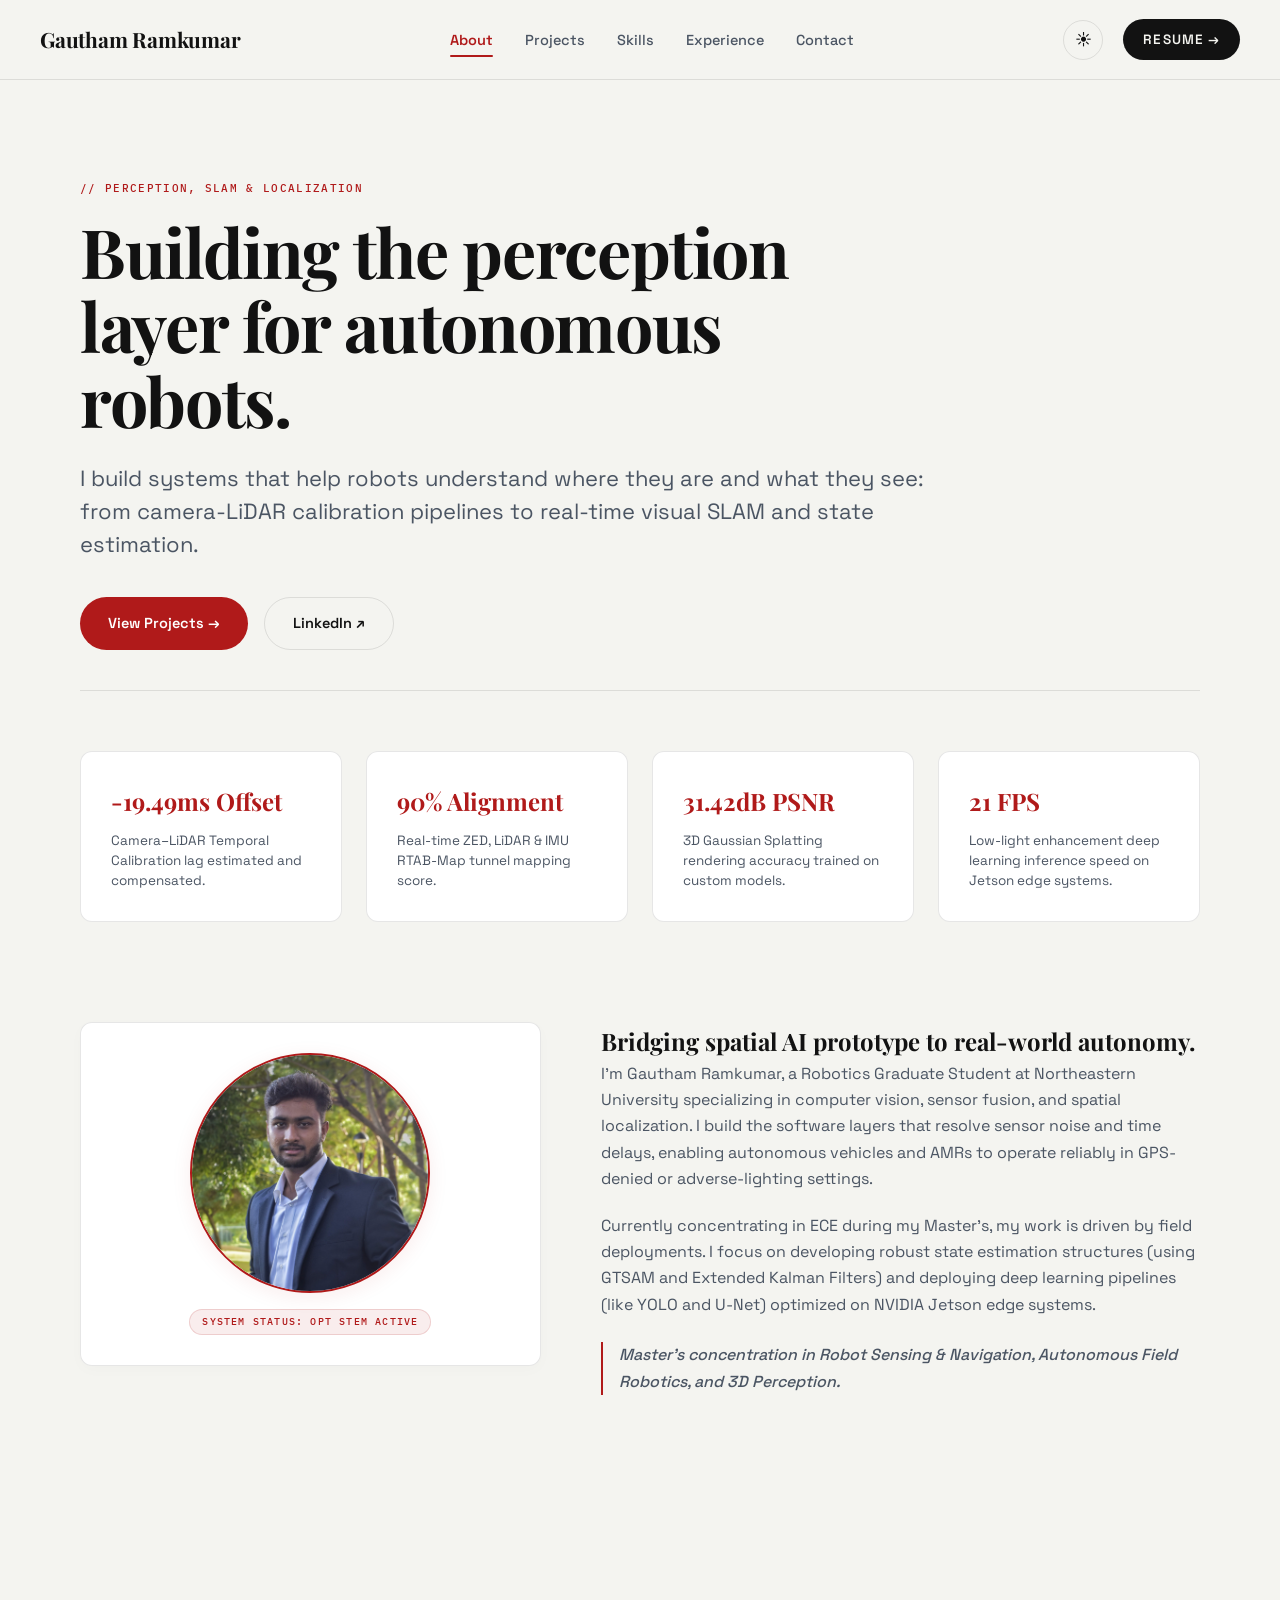
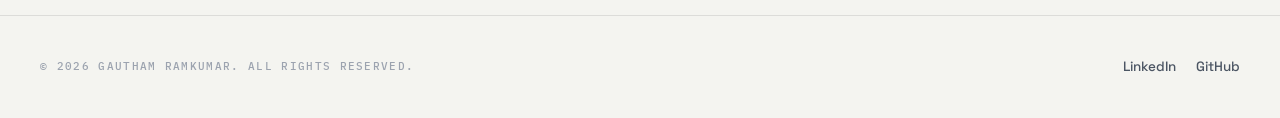
==== index.html @ a1bfaf43 "Update" ====
<!DOCTYPE html>
<html lang="en">
<head>
  <meta charset="UTF-8">
  <meta name="viewport" content="width=device-width, initial-scale=1.0">
  <title>Gautham Ramkumar — Perception & SLAM Engineer</title>
  
  <!-- Font Imports: Playfair Display (Serif), Space Grotesk (Geometric Sans), Inter (Clean Body Sans) -->
  <link rel="preconnect" href="https://fonts.googleapis.com">
  <link href="https://fonts.googleapis.com/css2?family=Playfair+Display:ital,wght@0,400..900;1,400..900&family=Space+Grotesk:wght@300;400;500;600;700&family=Inter:wght@300;400;500;600;700&family=IBM+Plex+Mono:wght@400;500&display=swap" rel="stylesheet">
  
  <link rel="stylesheet" href="css/style.css">
  
  <!-- Inline theme check script to prevent layout flashes on load -->
  <script>
    (function() {
      const savedTheme = localStorage.getItem('portfolio-theme') || 'light';
      document.documentElement.setAttribute('data-theme', savedTheme);
    })();
  </script>
</head>
<body>

  <!-- FIXED NAVIGATION HEADER -->
  <header id="main-header">
    <div class="header-inner">
      <a href="#about" class="brand-logo">
        <span class="logo-text">Gautham Ramkumar</span>
      </a>
      
      <!-- NAV LINKS -->
      <nav id="header-nav">
        <ul>
          <li><a href="#about" class="nav-link active">About</a></li>
          <li><a href="#projects" class="nav-link">Projects</a></li>
          <li><a href="#skills" class="nav-link">Skills</a></li>
          <li><a href="#experience" class="nav-link">Experience</a></li>
          <li><a href="#contact" class="nav-link">Contact</a></li>
        </ul>
      </nav>
      
      <!-- CONTROLS: Dark mode toggle & PDF Resume CTA -->
      <div class="header-controls">
        <button id="theme-toggle" aria-label="Toggle light/dark theme">
          <span class="toggle-icon sun-icon">☀️</span>
          <span class="toggle-icon moon-icon">🌙</span>
        </button>
        <a href="Gautham_Ramkumar_Resume.pdf" class="btn-hire" target="_blank" rel="noopener noreferrer">Resume →</a>
        
        <!-- Mobile menu toggle button -->
        <button id="mobile-menu-btn" class="mobile-toggle" aria-label="Toggle Navigation Menu">
          <span class="hamburger"></span>
        </button>
      </div>
    </div>
  </header>

  <!-- MAIN WRAPPER CONTAINER -->
  <main id="main-container">
    
    <!-- ==========================================
         PAGE 1: ABOUT (HOMEPAGE)
         ========================================== -->
    <section id="about" class="page-section active">
      <div class="hero-container">
        <div class="hero-content">
          <div class="hero-kicker mono">// PERCEPTION, SLAM & LOCALIZATION</div>
          <h1 class="hero-title">
            Building the perception layer for autonomous robots.
          </h1>
          <p class="hero-description">
            I build systems that help robots understand where they are and what they see: from camera-LiDAR calibration pipelines to real-time visual SLAM and state estimation.
          </p>
          
          <div class="hero-actions">
            <a href="#projects" class="btn btn-primary">View Projects →</a>
            <a href="https://linkedin.com/in/rgautham20" target="_blank" class="btn btn-secondary">LinkedIn ↗</a>
          </div>
        </div>
      </div>

      <!-- Quick Metrics Telemetry Cards -->
      <div class="metrics-container">
        <div class="metric-card">
          <h3 class="metric-title font-serif">-19.49ms Offset</h3>
          <p class="metric-desc">Camera–LiDAR Temporal Calibration lag estimated and compensated.</p>
        </div>
        <div class="metric-card">
          <h3 class="metric-title font-serif">90% Alignment</h3>
          <p class="metric-desc">Real-time ZED, LiDAR & IMU RTAB-Map tunnel mapping score.</p>
        </div>
        <div class="metric-card">
          <h3 class="metric-title font-serif">31.42dB PSNR</h3>
          <p class="metric-desc">3D Gaussian Splatting rendering accuracy trained on custom models.</p>
        </div>
        <div class="metric-card">
          <h3 class="metric-title font-serif">21 FPS</h3>
          <p class="metric-desc">Low-light enhancement deep learning inference speed on Jetson edge systems.</p>
        </div>
      </div>

      <!-- Core Narrative Column Layout -->
      <div class="narrative-grid">
        <div class="narrative-left">
          <!-- Large Portrait Photo & Status Badge -->
          <div class="profile-portrait-card">
            <img class="profile-portrait-img" src="images/Headshot.jpg" alt="Gautham Ramkumar"/>
            <span class="badge mono">SYSTEM STATUS: OPT STEM ACTIVE</span>
          </div>
        </div>
        <div class="narrative-right">
          <h2 class="section-title font-serif">Bridging spatial AI prototype to real-world autonomy.</h2>
          <p class="bio-text">
            I’m Gautham Ramkumar, a Robotics Graduate Student at Northeastern University specializing in computer vision, sensor fusion, and spatial localization. I build the software layers that resolve sensor noise and time delays, enabling autonomous vehicles and AMRs to operate reliably in GPS-denied or adverse-lighting settings.
          </p>
          <p class="bio-text">
            Currently concentrating in ECE during my Master’s, my work is driven by field deployments. I focus on developing robust state estimation structures (using GTSAM and Extended Kalman Filters) and deploying deep learning pipelines (like YOLO and U-Net) optimized on NVIDIA Jetson edge systems.
          </p>
          <p class="bio-text academic-focus">
            Master's concentration in Robot Sensing & Navigation, Autonomous Field Robotics, and 3D Perception.
          </p>
        </div>
      </div>
    </section>

    <!-- ==========================================
         PAGE 2: PROJECTS (BENTO GRID)
         ========================================== -->
    <section id="projects" class="page-section">
      <div class="page-header">
        <span class="section-kicker mono">// COMPILED_NODES</span>
        <h2 class="page-title font-serif">Selected Projects</h2>
        <p class="page-subtitle">Perception pipelines, state estimation systems, and visual SLAM integrations grouped by core domains.</p>
      </div>

      <!-- Categories Accordion Container -->
      <div class="projects-categories-wrapper" id="projects-categories-container">
        <!-- Rendered dynamically by main.js -->
      </div>
    </section>

    <!-- ==========================================
         PAGE 3: TECHNICAL SKILLS
         ========================================== -->
    <section id="skills" class="page-section">
      <div class="page-header">
        <span class="section-kicker mono">// COMPETENCY_MATRIX</span>
        <h2 class="page-title font-serif">Technical Core</h2>
        <p class="page-subtitle">Software packages, developer tools, and sensor hardware configurations.</p>
      </div>

      <div class="skills-grid" id="skills-grid-container">
        <!-- Rendered dynamically by main.js -->
      </div>
    </section>

    <!-- ==========================================
         PAGE 4: TIMELINE (EXPERIENCE)
         ========================================== -->
    <section id="experience" class="page-section">
      <div class="page-header">
        <span class="section-kicker mono">// TIMELINE_LOG</span>
        <h2 class="page-title font-serif">Experience & Education</h2>
        <p class="page-subtitle">Academic focus and internship history in autonomous engineering.</p>
      </div>

      <div class="experience-timeline" id="experience-timeline-container">
        <!-- Rendered dynamically by main.js -->
      </div>
    </section>

    <!-- ==========================================
         PAGE 5: CONTACT
         ========================================== -->
    <section id="contact" class="page-section">
      <div class="page-header">
        <span class="section-kicker mono">// ESTABLISH_LINK</span>
        <h2 class="page-title font-serif">Get in Touch</h2>
        <p class="page-subtitle">Feel free to reach out for new-grad roles, collaborations, or discussions.</p>
      </div>

      <div class="contact-layout">
        <!-- Info column -->
        <div class="contact-info-col">
          <h3 class="font-serif">Let's build something worth navigating.</h3>
          <p>I am looking for new-grad roles in robotics: perception, localization, calibration, and state estimation. Available for roles in the US (F-1 STEM OPT eligible, no immediate sponsorship required).</p>
          
          <div class="contact-links-list">
            <a href="mailto:ramkumar.g@northeastern.edu" class="contact-link-node">
              <span class="icon">@</span>
              <span class="text mono">ramkumar.g@northeastern.edu</span>
            </a>
            <a href="https://linkedin.com/in/rgautham20" target="_blank" class="contact-link-node">
              <span class="icon">in</span>
              <span class="text mono">linkedin.com/in/rgautham20</span>
            </a>
            <a href="https://github.com/gautham-ramkumar" target="_blank" class="contact-link-node">
              <span class="icon">gh</span>
              <span class="text mono">github.com/gautham-ramkumar</span>
            </a>
          </div>
        </div>

        <!-- Form column -->
        <div class="contact-form-col">
          <div class="form-kicker mono">// DATA_ENVELOPE</div>
          
          <div class="form-group">
            <label for="contact-name" class="mono">SENDER_IDENTITY</label>
            <input type="text" id="contact-name" placeholder="Your Name" autocomplete="off">
          </div>
          <div class="form-group">
            <label for="contact-email" class="mono">RETURN_ADDRESS</label>
            <input type="email" id="contact-email" placeholder="name@domain.com" autocomplete="off">
          </div>
          <div class="form-group">
            <label for="contact-message" class="mono">MESSAGE_PAYLOAD</label>
            <textarea id="contact-message" placeholder="Type message contents here..." rows="5"></textarea>
          </div>
          
          <button id="contact-submit" class="btn btn-primary">Transmit Signal</button>
          <div id="contact-status" class="mono"></div>
        </div>
      </div>
    </section>

    <!-- FOOTER -->
    <footer id="main-footer">
      <div class="footer-inner">
        <p class="mono">&copy; 2026 Gautham Ramkumar. All rights reserved.</p>
        <div class="footer-socials">
          <a href="https://linkedin.com/in/rgautham20" target="_blank">LinkedIn</a>
          <a href="https://github.com/gautham-ramkumar" target="_blank">GitHub</a>
        </div>
      </div>
    </footer>
  </main>

  <!-- DETAIL DRAWER MODAL -->
  <div id="detail-modal" class="modal">
    <div class="modal-backdrop"></div>
    <div class="modal-content-wrapper">
      <button class="modal-close" id="modal-close-btn" aria-label="Close modal">&times;</button>
      <div class="modal-body" id="modal-body-content">
        <!-- Injected dynamically on project click -->
      </div>
    </div>
  </div>

  <script type="module" src="js/main.js"></script>
</body>
</html>
---- css/style.css ----
/* ============================================================
   DESIGN SYSTEM VARIABLES (LIGHT/DARK THEMES)
   ============================================================ */
:root {
  /* Default: Light Theme (Soft cream paper, crimson accents) */
  --bg-primary: #f4f4f0;
  --bg-secondary: #ffffff;
  --text-primary: #121212;
  --text-secondary: #4b5563;
  --text-muted: #9ca3af;
  --accent: #b01a1a;
  --accent-hover: #c90000;
  --accent-glow: rgba(176, 26, 26, 0.08);
  --border-color: rgba(18, 18, 18, 0.1);
  --border-hover: rgba(18, 18, 18, 0.25);
  
  --font-serif: 'Playfair Display', Georgia, serif;
  --font-sans: 'Space Grotesk', 'Inter', -apple-system, sans-serif;
  --font-mono: 'IBM Plex Mono', 'Space Mono', monospace;
  
  --header-height: 80px;
  --transition-speed: 0.3s;
}

[data-theme="dark"] {
  /* Dark Theme (Charcoal, coral red accents) */
  --bg-primary: #0b0b0b;
  --bg-secondary: #161618;
  --text-primary: #f4f4f0;
  --text-secondary: #a1a1aa;
  --text-muted: #52525b;
  --accent: #ff6b6b;
  --accent-hover: #ff8787;
  --accent-glow: rgba(255, 107, 107, 0.08);
  --border-color: rgba(244, 244, 240, 0.1);
  --border-hover: rgba(244, 244, 240, 0.25);
}

/* ============================================================
   GLOBAL RESET & BASE STYLES
   ============================================================ */
* {
  box-sizing: border-box;
  margin: 0;
  padding: 0;
}

html {
  scroll-behavior: smooth;
  background-color: var(--bg-primary);
  transition: background-color var(--transition-speed);
}

body {
  background-color: var(--bg-primary);
  color: var(--text-primary);
  font-family: var(--font-sans);
  font-size: 16px;
  line-height: 1.6;
  -webkit-font-smoothing: antialiased;
  transition: background-color var(--transition-speed), color var(--transition-speed);
}

a {
  color: inherit;
  text-decoration: none;
  transition: color var(--transition-speed);
}

button {
  background: none;
  border: none;
  cursor: pointer;
  font-family: inherit;
  color: inherit;
}

/* Scrollbar styling */
::-webkit-scrollbar {
  width: 6px;
  height: 6px;
}
::-webkit-scrollbar-track {
  background: var(--bg-primary);
}
::-webkit-scrollbar-thumb {
  background: var(--border-color);
  border-radius: 3px;
}
::-webkit-scrollbar-thumb:hover {
  background: var(--accent);
}

.mono {
  font-family: var(--font-mono);
  font-size: 11px;
  text-transform: uppercase;
  letter-spacing: 0.12em;
  font-weight: 500;
  color: var(--accent);
}

.font-serif {
  font-family: var(--font-serif);
}

/* ============================================================
   FIXED NAVIGATION HEADER
   ============================================================ */
#main-header {
  position: fixed;
  top: 0;
  left: 0;
  width: 100%;
  height: var(--header-height);
  background-color: rgba(244, 244, 240, 0.85); /* fallback */
  backdrop-filter: blur(16px);
  -webkit-backdrop-filter: blur(16px);
  border-bottom: 1px solid var(--border-color);
  z-index: 100;
  transition: background-color var(--transition-speed), border-color var(--transition-speed);
}

[data-theme="dark"] #main-header {
  background-color: rgba(11, 11, 11, 0.85);
}

.header-inner {
  max-width: 1280px;
  height: 100%;
  margin: 0 auto;
  padding: 0 40px;
  display: flex;
  align-items: center;
  justify-content: space-between;
}

.brand-logo {
  font-family: var(--font-serif);
  font-size: 21px;
  font-weight: 700;
  letter-spacing: -0.01em;
  color: var(--text-primary);
}
.brand-logo:hover {
  color: var(--accent);
}

/* Navigation tabs links */
#header-nav ul {
  list-style: none;
  display: flex;
  gap: 32px;
}
#header-nav .nav-link {
  font-size: 14.5px;
  font-weight: 500;
  color: var(--text-secondary);
  position: relative;
  padding: 8px 0;
}
#header-nav .nav-link:hover {
  color: var(--text-primary);
}
#header-nav .nav-link.active {
  color: var(--accent);
  font-weight: 600;
}
#header-nav .nav-link.active::after {
  content: '';
  position: absolute;
  bottom: 0;
  left: 0;
  width: 100%;
  height: 2px;
  background-color: var(--accent);
  border-radius: 2px;
}

/* Controls (Toggle & CTA) */
.header-controls {
  display: flex;
  align-items: center;
  gap: 20px;
}

/* Theme Toggle Button styling */
#theme-toggle {
  width: 40px;
  height: 40px;
  border-radius: 50%;
  border: 1px solid var(--border-color);
  display: flex;
  align-items: center;
  justify-content: center;
  position: relative;
  overflow: hidden;
  transition: background-color var(--transition-speed), border-color var(--transition-speed);
}
#theme-toggle:hover {
  background-color: rgba(18, 18, 18, 0.05);
  border-color: var(--text-primary);
}
[data-theme="dark"] #theme-toggle:hover {
  background-color: rgba(244, 244, 240, 0.05);
}

.toggle-icon {
  font-size: 16px;
  position: absolute;
  transition: transform 0.4s cubic-bezier(0.175, 0.885, 0.32, 1.275);
}
[data-theme="light"] .sun-icon { transform: translateY(0); }
[data-theme="light"] .moon-icon { transform: translateY(40px); }
[data-theme="dark"] .sun-icon { transform: translateY(-40px); }
[data-theme="dark"] .moon-icon { transform: translateY(0); }

.btn-hire {
  font-family: var(--font-sans);
  font-size: 13.5px;
  font-weight: 600;
  text-transform: uppercase;
  letter-spacing: 0.08em;
  background-color: var(--text-primary);
  color: var(--bg-primary);
  padding: 10px 20px;
  border-radius: 30px;
  transition: all var(--transition-speed);
}
.btn-hire:hover {
  background-color: var(--accent);
  color: #ffffff;
  transform: translateY(-1px);
}

/* ============================================================
   PAGE SECTIONS & PAGE CONTAINER SPA TRANSITIONS
   ============================================================ */
#main-container {
  width: 100%;
  min-height: 100vh;
  position: relative;
}

.page-section {
  display: none; /* Controlled via active class */
  padding: calc(var(--header-height) + 60px) 40px 80px;
  max-width: 1200px;
  margin: 0 auto;
  opacity: 0;
}

.page-section.active {
  display: block;
  animation: fade-in-slide 0.5s cubic-bezier(0.16, 1, 0.3, 1) forwards;
}

@keyframes fade-in-slide {
  from {
    opacity: 0;
    transform: translateY(15px);
  }
  to {
    opacity: 1;
    transform: translateY(0);
  }
}

/* Page Section headers */
.page-header {
  margin-bottom: 48px;
  text-align: center;
}
.section-kicker {
  display: block;
  font-size: 11px;
  margin-bottom: 12px;
}
.page-title {
  font-size: clamp(32px, 4vw, 44px);
  font-weight: 700;
  line-height: 1.15;
  color: var(--text-primary);
  margin-bottom: 12px;
  letter-spacing: -0.015em;
}
.page-subtitle {
  font-size: 16px;
  color: var(--text-secondary);
  max-width: 600px;
  margin: 0 auto;
}

/* ============================================================
   PAGE 1: ABOUT (HERO + BIO LAYOUT)
   ============================================================ */
.hero-container {
  min-height: 50vh;
  display: flex;
  align-items: center;
  padding: 40px 0;
  border-bottom: 1px solid var(--border-color);
  margin-bottom: 60px;
}
.hero-content {
  max-width: 860px;
}
.hero-kicker {
  margin-bottom: 16px;
}
.hero-title {
  font-family: var(--font-serif);
  font-size: clamp(40px, 6vw, 68px);
  font-weight: 700;
  line-height: 1.1;
  letter-spacing: -0.02em;
  color: var(--text-primary);
  margin-bottom: 24px;
}
.hero-description {
  font-size: clamp(18px, 2.5vw, 22px);
  color: var(--text-secondary);
  line-height: 1.5;
  margin-bottom: 36px;
  font-weight: 400;
}

.hero-actions {
  display: flex;
  gap: 16px;
}

.btn {
  display: inline-flex;
  align-items: center;
  justify-content: center;
  padding: 14px 28px;
  border-radius: 30px;
  font-size: 14.5px;
  font-weight: 600;
  transition: all var(--transition-speed);
}
.btn-primary {
  background-color: var(--accent);
  color: #ffffff;
}
.btn-primary:hover {
  background-color: var(--accent-hover);
  transform: translateY(-2px);
  box-shadow: 0 6px 20px var(--accent-glow);
}
.btn-secondary {
  background-color: transparent;
  border: 1px solid var(--border-color);
  color: var(--text-primary);
}
.btn-secondary:hover {
  border-color: var(--text-primary);
  background-color: rgba(18, 18, 18, 0.02);
  transform: translateY(-2px);
}
[data-theme="dark"] .btn-secondary:hover {
  background-color: rgba(244, 244, 240, 0.02);
}

/* Quick Metrics telemetries block */
.metrics-container {
  display: grid;
  grid-template-columns: repeat(auto-fit, minmax(220px, 1fr));
  gap: 24px;
  margin-bottom: 60px;
}
.metric-card {
  background-color: var(--bg-secondary);
  border: 1px solid var(--border-color);
  border-radius: 12px;
  padding: 30px;
  transition: transform var(--transition-speed), border-color var(--transition-speed);
}
.metric-card:hover {
  transform: translateY(-3px);
  border-color: var(--accent);
}
.metric-title {
  font-size: clamp(20px, 2.5vw, 24px);
  font-weight: 700;
  color: var(--accent);
  margin-bottom: 10px;
}
.metric-desc {
  font-size: 13.5px;
  color: var(--text-secondary);
  line-height: 1.5;
}

/* Narrative Grid section */
.narrative-grid {
  display: grid;
  grid-template-columns: 1fr 1.3fr;
  gap: 60px;
  padding: 40px 0;
}
.narrative-left .section-title {
  font-size: clamp(24px, 3.5vw, 36px);
  font-weight: 600;
  line-height: 1.2;
  color: var(--text-primary);
}
.narrative-right .bio-text {
  font-size: 16px;
  color: var(--text-secondary);
  margin-bottom: 20px;
  line-height: 1.65;
}

.profile-portrait-card {
  display: flex;
  flex-direction: column;
  align-items: center;
  gap: 16px;
  background-color: var(--bg-secondary);
  border: 1px solid var(--border-color);
  border-radius: 12px;
  padding: 30px;
  box-shadow: 0 4px 15px rgba(0, 0, 0, 0.02);
  transition: border-color var(--transition-speed);
}
.profile-portrait-card:hover {
  border-color: var(--accent);
}
.profile-portrait-img {
  width: 100%;
  max-width: 240px;
  height: 240px;
  border-radius: 50%;
  object-fit: cover;
  border: 2px solid var(--accent);
  box-shadow: 0 4px 20px var(--accent-glow);
}
.profile-portrait-card .badge {
  display: inline-block;
  font-size: 10px;
  background-color: var(--accent-glow);
  color: var(--accent);
  padding: 4px 12px;
  border-radius: 20px;
  border: 1px solid rgba(176, 26, 26, 0.15);
}
.bio-text.academic-focus {
  font-weight: 500;
  font-style: italic;
  border-left: 2px solid var(--accent);
  padding-left: 16px;
  margin-top: 24px;
}

/* ============================================================
   PAGE 2: PROJECTS (BENTO GRID STYLE)
   ============================================================ */
/* Interactive Drop-down Categories Accordion */
.projects-categories-wrapper {
  display: flex;
  flex-direction: column;
  gap: 20px;
  max-width: 1000px;
  margin: 0 auto;
}

.project-category-box {
  background-color: var(--bg-secondary);
  border: 1px solid var(--border-color);
  border-radius: 12px;
  overflow: hidden;
  transition: border-color var(--transition-speed), box-shadow var(--transition-speed);
}
.project-category-box:hover {
  border-color: var(--accent);
}
.project-category-box.expanded {
  box-shadow: 0 12px 30px rgba(0, 0, 0, 0.03);
}
[data-theme="dark"] .project-category-box.expanded {
  box-shadow: 0 12px 30px rgba(0, 0, 0, 0.3);
}

.category-header {
  width: 100%;
  display: flex;
  justify-content: space-between;
  align-items: center;
  padding: 24px 32px;
  text-align: left;
  cursor: pointer;
  background-color: var(--bg-secondary);
  transition: background-color var(--transition-speed);
}
.category-header:hover {
  background-color: rgba(18, 18, 18, 0.01);
}
[data-theme="dark"] .category-header:hover {
  background-color: rgba(244, 244, 240, 0.01);
}

.category-header h3 {
  font-family: var(--font-serif);
  font-size: 22px;
  font-weight: 600;
  color: var(--text-primary);
  display: flex;
  align-items: center;
}
.category-header:hover h3 {
  color: var(--accent);
}

.category-count {
  font-family: var(--font-mono);
  font-size: 11px;
  background-color: var(--accent-glow);
  color: var(--accent);
  border: 1px solid rgba(176, 26, 26, 0.15);
  padding: 4px 12px;
  border-radius: 20px;
  margin-left: 16px;
}

.category-chevron {
  font-size: 18px;
  color: var(--text-secondary);
  transition: transform 0.3s ease, color var(--transition-speed);
}
.project-category-box.expanded .category-chevron {
  transform: rotate(180deg);
  color: var(--accent);
}

.category-content {
  display: none;
  padding: 32px;
  border-top: 1px solid var(--border-color);
  background-color: var(--bg-secondary);
}
.project-category-box.expanded .category-content {
  display: block;
  animation: accordion-fade-in 0.4s ease forwards;
}

@keyframes accordion-fade-in {
  from { opacity: 0; transform: translateY(-8px); }
  to { opacity: 1; transform: translateY(0); }
}

/* Bento grid columns spans */
.projects-bento-grid {
  display: grid;
  grid-template-columns: repeat(12, 1fr);
  gap: 24px;
}

.bento-card {
  grid-column: span 4; /* Default span */
  background-color: var(--bg-secondary);
  border: 1px solid var(--border-color);
  border-radius: 12px;
  padding: 32px;
  cursor: pointer;
  display: flex;
  flex-direction: column;
  justify-content: space-between;
  min-height: 300px;
  transition: all var(--transition-speed) ease;
}
.bento-card:hover {
  border-color: var(--accent);
  transform: translateY(-4px);
  box-shadow: 0 12px 30px rgba(0, 0, 0, 0.05);
}
[data-theme="dark"] .bento-card:hover {
  box-shadow: 0 12px 30px rgba(0, 0, 0, 0.4);
}

/* Custom spans for interesting bento geometry */
.bento-card.span-8 {
  grid-column: span 8;
}
.bento-card.span-6 {
  grid-column: span 6;
}

.bento-card-top {
  margin-bottom: 24px;
}
.bento-card-meta {
  display: flex;
  justify-content: space-between;
  align-items: center;
  margin-bottom: 12px;
}
.bento-card-date {
  font-size: 11px;
  color: var(--text-muted);
}
.bento-card h3 {
  font-family: var(--font-serif);
  font-size: clamp(20px, 2.5vw, 24px);
  font-weight: 600;
  line-height: 1.25;
  color: var(--text-primary);
  margin-bottom: 10px;
  transition: color var(--transition-speed);
}
.bento-card:hover h3 {
  color: var(--accent);
}
.bento-card-summary {
  font-size: 14px;
  color: var(--text-secondary);
  line-height: 1.5;
  margin-bottom: 16px;
  display: -webkit-box;
  -webkit-line-clamp: 3;
  -webkit-box-orient: vertical;
  overflow: hidden;
}

/* Metric badge in card bottom */
.bento-card-metric {
  display: inline-flex;
  align-items: baseline;
  gap: 5px;
  background-color: var(--accent-glow);
  padding: 6px 12px;
  border-radius: 6px;
  margin-bottom: 16px;
  width: fit-content;
}
.bento-card-metric-val {
  font-family: var(--font-mono);
  font-size: 14px;
  font-weight: 600;
  color: var(--accent);
}
.bento-card-metric-lbl {
  font-size: 9px;
  text-transform: uppercase;
  letter-spacing: 0.5px;
  color: var(--text-secondary);
}

.bento-card-tags {
  display: flex;
  flex-wrap: wrap;
  gap: 6px;
}
.bento-card-tag {
  font-size: 11px;
  background: rgba(18, 18, 18, 0.03);
  border: 1px solid var(--border-color);
  color: var(--text-secondary);
  padding: 2px 8px;
  border-radius: 4px;
}
[data-theme="dark"] .bento-card-tag {
  background: rgba(244, 244, 240, 0.03);
}

.bento-card-arrow {
  text-align: right;
  font-size: 14px;
  color: var(--accent);
  opacity: 0;
  transform: translateX(-6px);
  transition: all var(--transition-speed);
}
.bento-card:hover .bento-card-arrow {
  opacity: 1;
  transform: translateX(0);
}

/* ============================================================
   PAGE 3: TECHNICAL SKILLS
   ============================================================ */
.skills-grid {
  display: grid;
  grid-template-columns: repeat(auto-fill, minmax(320px, 1fr));
  gap: 24px;
}
.skills-group-card {
  background-color: var(--bg-secondary);
  border: 1px solid var(--border-color);
  border-radius: 12px;
  padding: 36px;
}
.skills-group-card h3 {
  font-family: var(--font-serif);
  font-size: 20px;
  font-weight: 600;
  color: var(--text-primary);
  margin-bottom: 20px;
  border-bottom: 1.5px solid var(--border-color);
  padding-bottom: 10px;
}
.skills-badge-list {
  display: flex;
  flex-wrap: wrap;
  gap: 8px;
}
.skill-badge {
  font-family: var(--font-sans);
  font-size: 12px;
  font-weight: 500;
  background-color: var(--bg-primary);
  border: 1px solid var(--border-color);
  color: var(--text-primary);
  padding: 5px 12px;
  border-radius: 6px;
  transition: all var(--transition-speed);
}
.skill-badge:hover {
  border-color: var(--accent);
  color: var(--accent);
  background-color: var(--accent-glow);
}

/* ============================================================
   PAGE 4: TIMELINE (EXPERIENCE & COURSEWORK)
   ============================================================ */
.experience-timeline {
  position: relative;
  max-width: 860px;
  margin: 0 auto 60px;
}
.experience-timeline::before {
  content: '';
  position: absolute;
  left: 120px;
  top: 10px;
  bottom: 10px;
  width: 1px;
  background-color: var(--border-color);
}

.timeline-item {
  display: flex;
  position: relative;
  margin-bottom: 40px;
}
.timeline-left {
  width: 100px;
  flex-shrink: 0;
  text-align: right;
  padding-top: 6px;
}
.timeline-date {
  font-family: var(--font-mono);
  font-size: 11px;
  font-weight: 600;
  color: var(--accent);
  letter-spacing: 0.05em;
}
.timeline-center {
  width: 40px;
  flex-shrink: 0;
  display: flex;
  justify-content: center;
  position: relative;
}
.timeline-dot {
  width: 10px;
  height: 10px;
  border-radius: 50%;
  background-color: var(--accent);
  border: 2px solid var(--bg-primary);
  position: absolute;
  top: 10px;
  z-index: 2;
}

.timeline-right {
  flex-grow: 1;
  padding-left: 20px;
}
.timeline-card {
  background-color: var(--bg-secondary);
  border: 1px solid var(--border-color);
  border-radius: 12px;
  padding: 30px;
  transition: border-color var(--transition-speed);
}
.timeline-card:hover {
  border-color: var(--accent);
}
.timeline-card h3 {
  font-family: var(--font-serif);
  font-size: 19px;
  font-weight: 600;
  color: var(--text-primary);
  margin-bottom: 4px;
}
.timeline-org {
  font-size: 12.5px;
  color: var(--text-secondary);
  margin-bottom: 12px;
  font-weight: 500;
}
.timeline-card p {
  font-size: 14px;
  color: var(--text-secondary);
  line-height: 1.55;
}


/* ============================================================
   PAGE 5: CONTACT & FOOTER
   ============================================================ */
.contact-layout {
  display: grid;
  grid-template-columns: 1fr 1.2fr;
  gap: 60px;
}

.contact-info-col h3 {
  font-size: clamp(24px, 3.5vw, 32px);
  line-height: 1.2;
  color: var(--text-primary);
  margin-bottom: 20px;
}
.contact-info-col p {
  font-size: 15px;
  color: var(--text-secondary);
  margin-bottom: 30px;
}

.contact-links-list {
  display: flex;
  flex-direction: column;
  gap: 14px;
}
.contact-link-node {
  display: flex;
  align-items: center;
  gap: 14px;
  background-color: var(--bg-secondary);
  border: 1px solid var(--border-color);
  padding: 14px 20px;
  border-radius: 10px;
  transition: all var(--transition-speed);
}
.contact-link-node .icon {
  width: 32px;
  height: 32px;
  border-radius: 6px;
  background-color: var(--bg-primary);
  display: flex;
  align-items: center;
  justify-content: center;
  font-weight: 700;
  color: var(--accent);
}
.contact-link-node .text {
  font-size: 12px;
  color: var(--text-primary);
}
.contact-link-node:hover {
  border-color: var(--accent);
  transform: translateY(-2px);
}

/* Contact form styling */
.contact-form-col {
  background-color: var(--bg-secondary);
  border: 1px solid var(--border-color);
  border-radius: 12px;
  padding: 40px;
}
.form-kicker {
  margin-bottom: 24px;
}
.form-group {
  margin-bottom: 20px;
}
.form-group label {
  display: block;
  font-size: 10px;
  color: var(--text-secondary);
  margin-bottom: 6px;
}
.contact-form-col input, .contact-form-col textarea {
  width: 100%;
  background-color: var(--bg-primary);
  border: 1px solid var(--border-color);
  border-radius: 6px;
  padding: 12px 16px;
  font-size: 14px;
  color: var(--text-primary);
  font-family: inherit;
  transition: all var(--transition-speed);
}
.contact-form-col input:focus, .contact-form-col textarea:focus {
  outline: none;
  border-color: var(--accent);
  box-shadow: 0 0 10px var(--accent-glow);
}
.contact-form-col input::placeholder, .contact-form-col textarea::placeholder {
  color: var(--text-muted);
  opacity: 0.6;
}

#contact-status {
  font-size: 11px;
  margin-top: 14px;
  text-align: center;
}
#contact-status.success { color: #10b981; }
#contact-status.error { color: #ef4444; }

/* FOOTER */
#main-footer {
  margin-top: 80px;
  border-top: 1px solid var(--border-color);
  padding: 40px 0;
}
.footer-inner {
  max-width: 1200px;
  margin: 0 auto;
  display: flex;
  justify-content: space-between;
  align-items: center;
}
.footer-inner p {
  color: var(--text-muted);
}
.footer-socials {
  display: flex;
  gap: 20px;
}
.footer-socials a {
  font-size: 13.5px;
  font-weight: 500;
  color: var(--text-secondary);
}
.footer-socials a:hover {
  color: var(--accent);
}

/* ============================================================
   PROJECT DETAILED MODAL VIEWER
   ============================================================ */
.modal {
  position: fixed;
  inset: 0;
  z-index: 200;
  display: none;
  align-items: center;
  justify-content: center;
  padding: 20px;
}
.modal.open {
  display: flex;
}
.modal-backdrop {
  position: absolute;
  inset: 0;
  background-color: rgba(11, 11, 11, 0.7);
  backdrop-filter: blur(8px);
  -webkit-backdrop-filter: blur(8px);
}

.modal-content-wrapper {
  background-color: var(--bg-secondary);
  border: 1px solid var(--border-color);
  border-radius: 12px;
  width: 100%;
  max-width: 900px;
  max-height: 85vh;
  overflow-y: auto;
  position: relative;
  z-index: 205;
  box-shadow: 0 25px 60px rgba(0, 0, 0, 0.15);
  animation: modal-slide-in 0.4s cubic-bezier(0.16, 1, 0.3, 1);
}
[data-theme="dark"] .modal-content-wrapper {
  box-shadow: 0 25px 60px rgba(0, 0, 0, 0.5);
}

@keyframes modal-slide-in {
  from { opacity: 0; transform: translateY(20px); }
  to { opacity: 1; transform: translateY(0); }
}

.modal-close {
  position: absolute;
  top: 15px;
  right: 20px;
  font-size: 28px;
  color: var(--text-secondary);
  z-index: 210;
  transition: color var(--transition-speed);
}
.modal-close:hover {
  color: var(--accent);
}

.modal-body {
  padding: 40px;
}

.modal-header-section {
  margin-bottom: 24px;
  border-bottom: 1px solid var(--border-color);
  padding-bottom: 20px;
}
.modal-header-section .mono {
  margin-bottom: 6px;
  display: block;
}
.modal-header-title {
  font-family: var(--font-serif);
  font-size: 28px;
  font-weight: 700;
  color: var(--text-primary);
  margin-bottom: 12px;
  line-height: 1.25;
}
.modal-header-tags {
  display: flex;
  flex-wrap: wrap;
  gap: 6px;
}
.modal-header-tag {
  font-size: 11px;
  background-color: var(--accent-glow);
  border: 1px solid rgba(176, 26, 26, 0.15);
  color: var(--accent);
  padding: 2px 8px;
  border-radius: 4px;
}

.modal-detail-grid {
  display: grid;
  grid-template-columns: 1.25fr 1fr;
  gap: 30px;
}

.sar-container {
  margin-bottom: 20px;
  border-left: 2px solid var(--border-color);
  padding-left: 16px;
}
.sar-container:hover {
  border-left-color: var(--accent);
}
.sar-container h4 {
  font-family: var(--font-mono);
  font-size: 10px;
  color: var(--accent);
  margin-bottom: 6px;
  letter-spacing: 0.05em;
}
.sar-container p {
  font-size: 14px;
  color: var(--text-secondary);
  line-height: 1.6;
}

/* Right media / benchmarks columns */
.modal-media-col {
  display: flex;
  flex-direction: column;
  gap: 20px;
}

.video-wrapper {
  position: relative;
  padding-bottom: 56.25%;
  height: 0;
  overflow: hidden;
  border-radius: 8px;
  border: 1px solid var(--border-color);
  background-color: #000;
}
.video-wrapper iframe {
  position: absolute;
  top: 0;
  left: 0;
  width: 100%;
  height: 100%;
  border: none;
}

.detail-img-grid {
  display: grid;
  grid-template-columns: 1fr;
  gap: 10px;
}
.detail-img-grid.two-cols {
  grid-template-columns: 1fr 1fr;
}
.detail-img-grid img {
  width: 100%;
  border-radius: 8px;
  border: 1px solid var(--border-color);
  cursor: zoom-in;
  transition: border-color var(--transition-speed);
}
.detail-img-grid img:hover {
  border-color: var(--accent);
}

.modal-benchmarks-box {
  background-color: var(--bg-primary);
  border: 1px solid var(--border-color);
  border-radius: 8px;
  padding: 20px;
}
.modal-benchmarks-box h4 {
  font-family: var(--font-mono);
  font-size: 10px;
  color: var(--text-secondary);
  margin-bottom: 12px;
}
.modal-benchmarks-list {
  display: flex;
  flex-direction: column;
  gap: 10px;
}
.modal-benchmark-item {
  display: flex;
  align-items: baseline;
  gap: 10px;
}
.modal-benchmark-val {
  font-family: var(--font-mono);
  font-size: 16px;
  font-weight: 700;
  color: var(--accent);
  min-width: 70px;
  flex-shrink: 0;
}
.modal-benchmark-lbl {
  font-size: 12px;
  color: var(--text-secondary);
  line-height: 1.4;
}

/* Lightbox zoom utilities */
.lightbox-overlay {
  position: fixed;
  inset: 0;
  z-index: 300;
  background-color: rgba(11, 11, 11, 0.95);
  display: flex;
  align-items: center;
  justify-content: center;
  opacity: 0;
  transition: opacity 0.3s ease;
  cursor: zoom-out;
}
.lightbox-overlay.active {
  opacity: 1;
}
.lightbox-img {
  max-width: 90vw;
  max-height: 90vh;
  border-radius: 6px;
  border: 1px solid var(--border-color);
  transform: scale(0.95);
  transition: transform 0.3s ease;
}
.lightbox-overlay.active .lightbox-img {
  transform: scale(1);
}
.lightbox-close {
  position: absolute;
  top: 20px;
  right: 25px;
  font-size: 32px;
  color: #ffffff;
}

/* ============================================================
   RESPONSIVE LAYOUTS & MOBILE COMPATIBILITIES
   ============================================================ */

/* Mobile Hamburger Menu */
.mobile-toggle {
  display: none;
  width: 40px;
  height: 40px;
  position: relative;
  justify-content: center;
  align-items: center;
}
.hamburger {
  display: block;
  width: 22px;
  height: 2px;
  background-color: var(--text-primary);
  position: relative;
  transition: background-color var(--transition-speed);
}
.hamburger::before, .hamburger::after {
  content: '';
  position: absolute;
  width: 22px;
  height: 2px;
  background-color: var(--text-primary);
  transition: all var(--transition-speed);
}
.hamburger::before { top: -6px; }
.hamburger::after { bottom: -6px; }

/* Active mobile hamburger */
#mobile-menu-btn.active .hamburger {
  background-color: transparent;
}
#mobile-menu-btn.active .hamburger::before {
  transform: rotate(45deg);
  top: 0;
}
#mobile-menu-btn.active .hamburger::after {
  transform: rotate(-45deg);
  bottom: 0;
}

/* SCALING AT 1024px */
@media (max-width: 1024px) {
  .header-inner {
    padding: 0 24px;
  }
  
  .projects-bento-grid {
    grid-template-columns: repeat(6, 1fr);
  }
  .bento-card {
    grid-column: span 3;
  }
  .bento-card.span-8, .bento-card.span-6 {
    grid-column: span 6;
  }
  
  .narrative-grid {
    grid-template-columns: 1fr;
    gap: 30px;
  }
}

/* MOBILE RESPONSIVE AT 768px */
@media (max-width: 768px) {
  #header-nav {
    display: none; /* Controlled dynamically in mobile */
    position: absolute;
    top: var(--header-height);
    left: 0;
    width: 100%;
    background-color: var(--bg-secondary);
    border-bottom: 1px solid var(--border-color);
    padding: 24px 40px;
  }
  #header-nav.active {
    display: block;
    animation: fade-in-slide 0.3s ease forwards;
  }
  #header-nav ul {
    flex-direction: column;
    gap: 16px;
  }
  
  .mobile-toggle {
    display: flex;
  }
  
  .page-section {
    padding: calc(var(--header-height) + 30px) 24px 60px;
  }
  
  .hero-container {
    min-height: auto;
    padding: 20px 0;
  }
  
  .metrics-container {
    grid-template-columns: 1fr;
    gap: 16px;
  }
  
  .projects-bento-grid {
    grid-template-columns: 1fr;
    gap: 16px;
  }
  .bento-card, .bento-card.span-8, .bento-card.span-6 {
    grid-column: span 1 !important;
    min-height: auto;
    padding: 24px;
  }
  
  .experience-timeline::before {
    left: 20px;
  }
  .timeline-left {
    display: none; /* Hide date column on mobile left */
  }
  .timeline-center {
    width: 40px;
    justify-content: flex-start;
    padding-left: 15px;
  }
  .timeline-dot {
    left: 15px;
  }
  .timeline-right {
    padding-left: 0;
  }
  .timeline-card {
    padding: 24px;
  }
  /* Show date inline on mobile card */
  .timeline-card::before {
    content: attr(data-date);
    display: block;
    font-family: var(--font-mono);
    font-size: 11px;
    color: var(--accent);
    margin-bottom: 6px;
    letter-spacing: 0.05em;
  }
  
  .contact-layout {
    grid-template-columns: 1fr;
    gap: 40px;
  }
  .contact-form-col {
    padding: 24px;
  }
  
  .modal-detail-grid {
    grid-template-columns: 1fr;
    gap: 20px;
  }
  .modal-body {
    padding: 24px;
  }
  .modal-header-title {
    font-size: 22px;
  }
  
  .footer-inner {
    flex-direction: column;
    gap: 16px;
    text-align: center;
  }
}
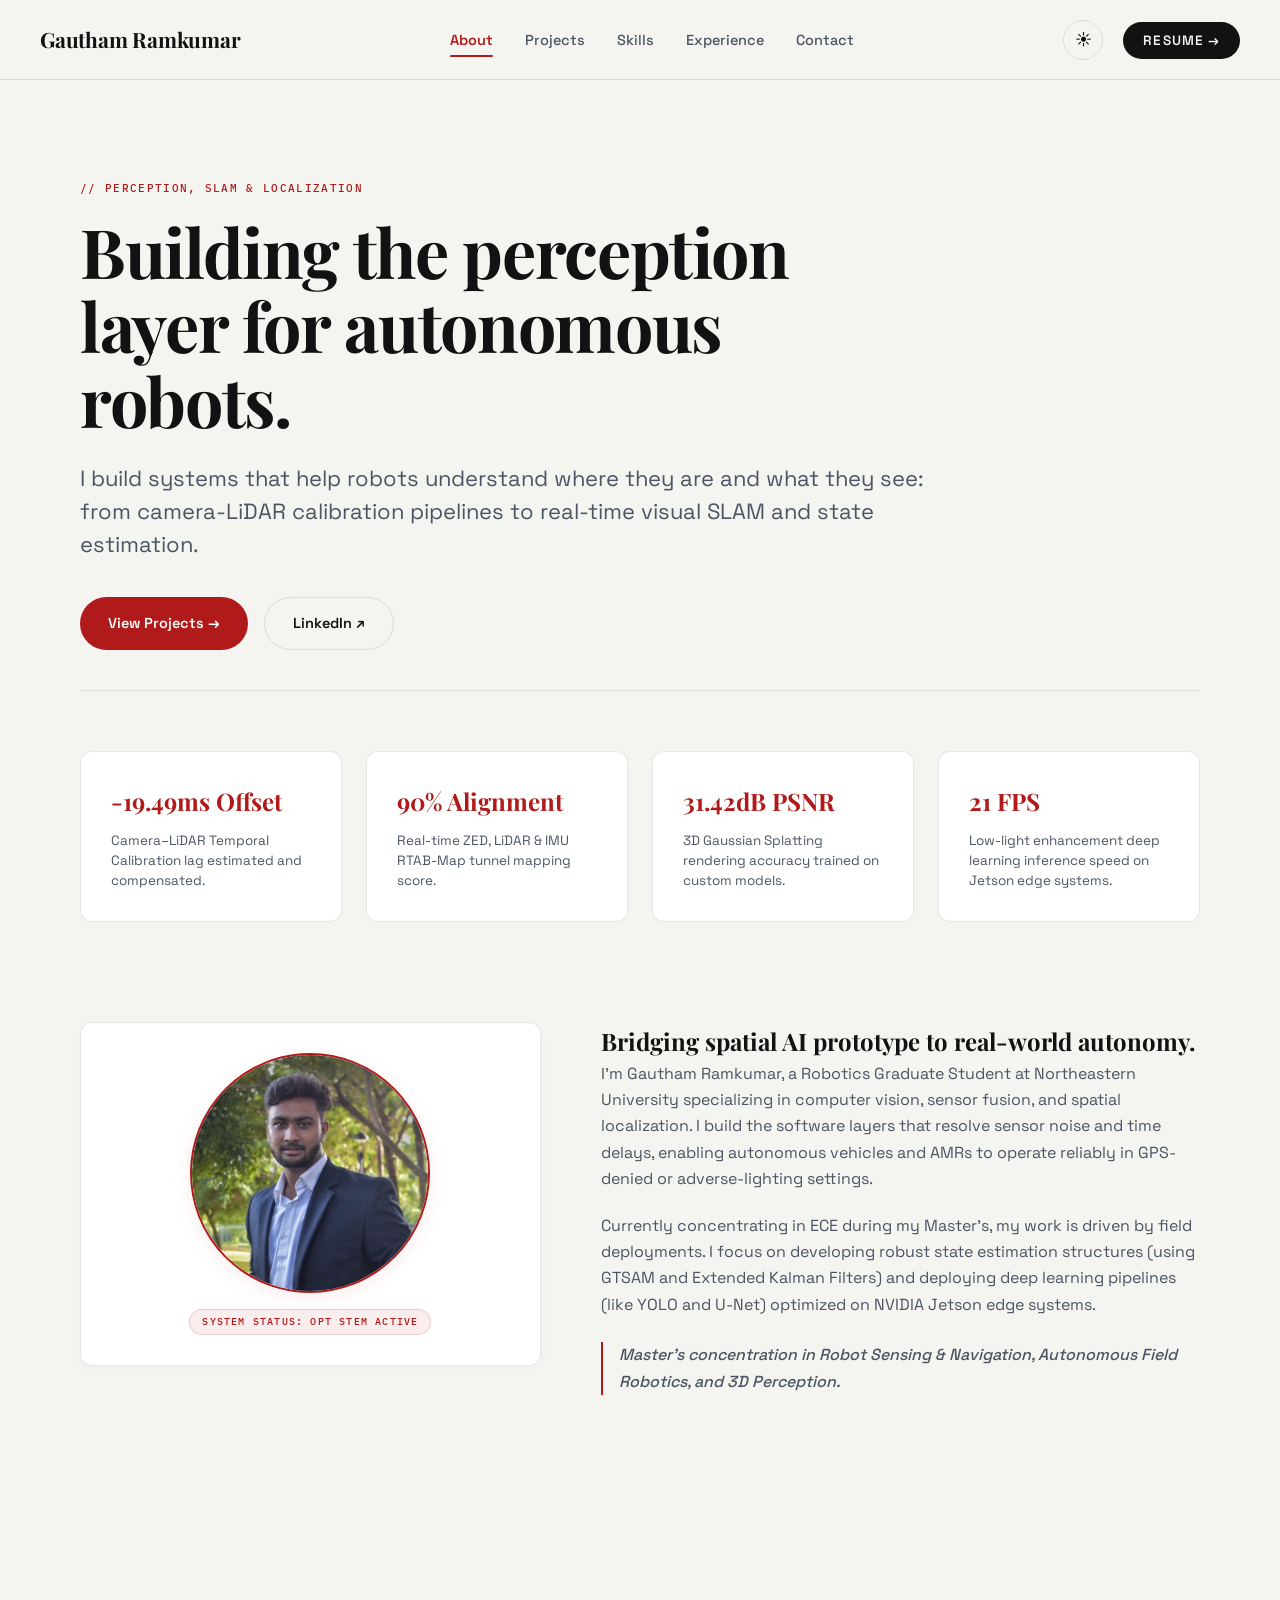
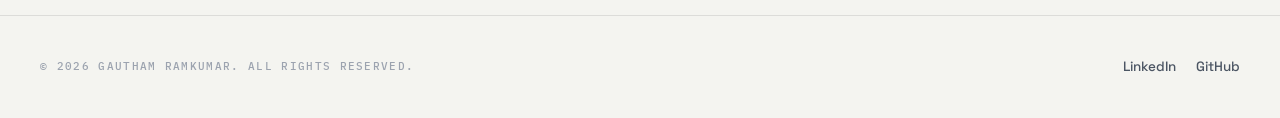
==== commit 3aadd1e9: "Add domain-targeted resumes with generator and header picker. Four one-page resumes (SLAM, computer " ====
--- a/index.html
+++ b/index.html
@@ -45,7 +45,12 @@
           <span class="toggle-icon sun-icon">☀️</span>
           <span class="toggle-icon moon-icon">🌙</span>
         </button>
-        <a href="Gautham_Ramkumar_Resume.pdf" class="btn-hire" target="_blank" rel="noopener noreferrer">Resume →</a>
+        <!-- Resume picker. initResumeMenu() turns this into a dropdown;
+             with JS unavailable it stays a working link to the default resume. -->
+        <div class="resume-menu" id="resume-menu">
+          <a href="Gautham_Ramkumar_Resume.pdf" class="btn-hire" id="resume-menu-btn"
+             target="_blank" rel="noopener noreferrer">Resume →</a>
+        </div>
         
         <!-- Mobile menu toggle button -->
         <button id="mobile-menu-btn" class="mobile-toggle" aria-label="Toggle Navigation Menu">
@@ -130,13 +135,12 @@
       <div class="page-header">
         <span class="section-kicker mono">// COMPILED_NODES</span>
         <h2 class="page-title font-serif">Selected Projects</h2>
-        <p class="page-subtitle">Perception pipelines, state estimation systems, and visual SLAM integrations grouped by core domains.</p>
-      </div>
-
-      <!-- Categories Accordion Container -->
-      <div class="projects-categories-wrapper" id="projects-categories-container">
-        <!-- Rendered dynamically by main.js -->
-      </div>
+        <p class="page-subtitle">Perception, mapping, estimation, and control — filter by domain, then open a project for the write-up, metrics, and demo.</p>
+      </div>
+
+      <div class="projects-toolbar" id="projects-filter-bar"></div>
+      <p class="projects-visible-count mono" id="projects-visible-count"></p>
+      <div class="projects-gallery" id="projects-categories-container"></div>
     </section>
 
     <!-- ==========================================
--- a/css/style.css
+++ b/css/style.css
@@ -233,6 +233,81 @@
   transform: translateY(-1px);
 }
 
+/* ---- Resume picker dropdown ---- */
+.resume-menu {
+  position: relative;
+}
+
+.resume-panel {
+  position: absolute;
+  top: calc(100% + 12px);
+  right: 0;
+  z-index: 200;
+  width: 300px;
+  padding: 8px;
+  background-color: var(--bg-secondary);
+  border: 1px solid var(--border-color);
+  border-radius: 14px;
+  box-shadow: 0 20px 44px rgba(0, 0, 0, 0.18);
+}
+
+.resume-panel[hidden] {
+  display: none;
+}
+
+.resume-panel-label {
+  font-size: 10px;
+  text-transform: uppercase;
+  letter-spacing: 0.12em;
+  color: var(--text-muted);
+  padding: 6px 10px 8px;
+  margin: 0;
+}
+
+.resume-option {
+  display: block;
+  padding: 9px 10px;
+  border-radius: 9px;
+  text-decoration: none;
+  transition: background-color var(--transition-speed);
+}
+
+.resume-option:hover,
+.resume-option:focus-visible {
+  background-color: var(--accent-glow);
+}
+
+.resume-option-label {
+  display: block;
+  font-family: var(--font-sans);
+  font-size: 13.5px;
+  font-weight: 600;
+  color: var(--text-primary);
+}
+
+.resume-option:hover .resume-option-label {
+  color: var(--accent);
+}
+
+.resume-option-blurb {
+  display: block;
+  font-size: 11.5px;
+  line-height: 1.45;
+  color: var(--text-secondary);
+  margin-top: 2px;
+}
+
+/* Full-width sheet on small screens, where a 300px popover would overflow. */
+@media (max-width: 560px) {
+  .resume-panel {
+    position: fixed;
+    top: auto;
+    left: 12px;
+    right: 12px;
+    width: auto;
+  }
+}
+
 /* ============================================================
    PAGE SECTIONS & PAGE CONTAINER SPA TRANSITIONS
    ============================================================ */
@@ -455,192 +530,239 @@
 }
 
 /* ============================================================
-   PAGE 2: PROJECTS (BENTO GRID STYLE)
+   PAGE 2: PROJECTS (FILTERED VISUAL GALLERY)
    ============================================================ */
-/* Interactive Drop-down Categories Accordion */
-.projects-categories-wrapper {
-  display: flex;
-  flex-direction: column;
-  gap: 20px;
-  max-width: 1000px;
-  margin: 0 auto;
-}
-
-.project-category-box {
-  background-color: var(--bg-secondary);
-  border: 1px solid var(--border-color);
-  border-radius: 12px;
-  overflow: hidden;
-  transition: border-color var(--transition-speed), box-shadow var(--transition-speed);
-}
-.project-category-box:hover {
-  border-color: var(--accent);
-}
-.project-category-box.expanded {
-  box-shadow: 0 12px 30px rgba(0, 0, 0, 0.03);
-}
-[data-theme="dark"] .project-category-box.expanded {
-  box-shadow: 0 12px 30px rgba(0, 0, 0, 0.3);
-}
-
-.category-header {
-  width: 100%;
-  display: flex;
-  justify-content: space-between;
-  align-items: center;
-  padding: 24px 32px;
-  text-align: left;
-  cursor: pointer;
-  background-color: var(--bg-secondary);
-  transition: background-color var(--transition-speed);
-}
-.category-header:hover {
-  background-color: rgba(18, 18, 18, 0.01);
-}
-[data-theme="dark"] .category-header:hover {
-  background-color: rgba(244, 244, 240, 0.01);
-}
-
-.category-header h3 {
-  font-family: var(--font-serif);
-  font-size: 22px;
-  font-weight: 600;
-  color: var(--text-primary);
-  display: flex;
-  align-items: center;
-}
-.category-header:hover h3 {
-  color: var(--accent);
-}
-
-.category-count {
+#projects.page-section {
+  max-width: 1180px;
+}
+
+.projects-toolbar {
+  display: flex;
+  flex-wrap: wrap;
+  justify-content: center;
+  gap: 8px;
+  margin-bottom: 18px;
+}
+
+.proj-filter {
+  display: inline-flex;
+  align-items: center;
+  gap: 8px;
+  padding: 8px 14px;
+  border-radius: 999px;
+  border: 1px solid var(--border-color);
+  background: var(--bg-secondary);
+  font-size: 13px;
+  font-weight: 500;
+  color: var(--text-secondary);
+  transition: background-color var(--transition-speed), color var(--transition-speed), border-color var(--transition-speed), transform var(--transition-speed);
+}
+.proj-filter:hover {
+  color: var(--text-primary);
+  border-color: var(--border-hover);
+}
+.proj-filter.active {
+  background: var(--text-primary);
+  color: var(--bg-primary);
+  border-color: var(--text-primary);
+}
+.proj-filter-count {
   font-family: var(--font-mono);
-  font-size: 11px;
-  background-color: var(--accent-glow);
-  color: var(--accent);
-  border: 1px solid rgba(176, 26, 26, 0.15);
-  padding: 4px 12px;
-  border-radius: 20px;
-  margin-left: 16px;
-}
-
-.category-chevron {
-  font-size: 18px;
-  color: var(--text-secondary);
-  transition: transform 0.3s ease, color var(--transition-speed);
-}
-.project-category-box.expanded .category-chevron {
-  transform: rotate(180deg);
-  color: var(--accent);
-}
-
-.category-content {
-  display: none;
-  padding: 32px;
-  border-top: 1px solid var(--border-color);
-  background-color: var(--bg-secondary);
-}
-.project-category-box.expanded .category-content {
-  display: block;
-  animation: accordion-fade-in 0.4s ease forwards;
-}
-
-@keyframes accordion-fade-in {
-  from { opacity: 0; transform: translateY(-8px); }
-  to { opacity: 1; transform: translateY(0); }
-}
-
-/* Bento grid columns spans */
-.projects-bento-grid {
+  font-size: 10px;
+  letter-spacing: 0.06em;
+  opacity: 0.65;
+}
+.proj-filter.active .proj-filter-count {
+  opacity: 0.8;
+}
+
+.projects-visible-count {
+  text-align: center;
+  margin-bottom: 28px;
+  color: var(--text-muted);
+  font-size: 10px;
+}
+
+.projects-gallery {
   display: grid;
   grid-template-columns: repeat(12, 1fr);
-  gap: 24px;
-}
-
-.bento-card {
-  grid-column: span 4; /* Default span */
-  background-color: var(--bg-secondary);
-  border: 1px solid var(--border-color);
-  border-radius: 12px;
-  padding: 32px;
+  gap: 20px;
+}
+
+.proj-card {
+  grid-column: span 4;
+  background: var(--bg-secondary);
+  border: 1px solid var(--border-color);
+  border-radius: 16px;
+  overflow: hidden;
   cursor: pointer;
   display: flex;
   flex-direction: column;
+  min-height: 0;
+  transition: transform var(--transition-speed) ease, border-color var(--transition-speed), box-shadow var(--transition-speed);
+}
+.proj-card.is-featured {
+  grid-column: span 6;
+}
+.proj-card.is-hidden {
+  display: none;
+}
+.proj-card:hover,
+.proj-card:focus-visible {
+  border-color: var(--accent);
+  transform: translateY(-5px);
+  box-shadow: 0 16px 36px rgba(0, 0, 0, 0.06);
+  outline: none;
+}
+[data-theme="dark"] .proj-card:hover,
+[data-theme="dark"] .proj-card:focus-visible {
+  box-shadow: 0 16px 36px rgba(0, 0, 0, 0.45);
+}
+
+.proj-card-media {
+  position: relative;
+  aspect-ratio: 16 / 9;
+  background: linear-gradient(135deg, #1a1a1a 0%, #3a1515 100%);
+  overflow: hidden;
+}
+.proj-card.is-featured .proj-card-media {
+  aspect-ratio: 16 / 8.5;
+}
+.proj-card-media img {
+  width: 100%;
+  height: 100%;
+  object-fit: cover;
+  object-position: center;
+  display: block;
+  transform: scale(1.02);
+  transition: transform 0.5s ease;
+}
+.proj-card:hover .proj-card-media img,
+.proj-card:focus-visible .proj-card-media img {
+  transform: scale(1.07);
+}
+.proj-card-media::after {
+  content: '';
+  position: absolute;
+  inset: 0;
+  background: linear-gradient(to top, rgba(12, 12, 12, 0.35), transparent 45%);
+  pointer-events: none;
+}
+
+.proj-card-play {
+  position: absolute;
+  left: 50%;
+  top: 50%;
+  transform: translate(-50%, -50%);
+  width: 46px;
+  height: 46px;
+  border-radius: 50%;
+  background: rgba(244, 244, 240, 0.92);
+  color: var(--accent);
+  display: flex;
+  align-items: center;
+  justify-content: center;
+  font-size: 13px;
+  padding-left: 2px;
+  z-index: 2;
+  box-shadow: 0 6px 20px rgba(0, 0, 0, 0.2);
+}
+.proj-card-cat {
+  position: absolute;
+  top: 12px;
+  left: 12px;
+  z-index: 2;
+  font-family: var(--font-mono);
+  font-size: 10px;
+  letter-spacing: 0.08em;
+  text-transform: uppercase;
+  color: #f4f4f0;
+  background: rgba(12, 12, 12, 0.62);
+  backdrop-filter: blur(8px);
+  padding: 4px 9px;
+  border-radius: 999px;
+}
+.proj-card-fallback {
+  width: 100%;
+  height: 100%;
+  display: flex;
+  align-items: center;
+  justify-content: center;
+  color: #f4f4f0;
+  font-family: var(--font-serif);
+  font-size: 28px;
+}
+
+.proj-card-body {
+  padding: 20px 20px 22px;
+  display: flex;
+  flex-direction: column;
+  gap: 10px;
+  flex: 1;
+}
+.proj-card-meta {
+  display: flex;
   justify-content: space-between;
-  min-height: 300px;
-  transition: all var(--transition-speed) ease;
-}
-.bento-card:hover {
-  border-color: var(--accent);
-  transform: translateY(-4px);
-  box-shadow: 0 12px 30px rgba(0, 0, 0, 0.05);
-}
-[data-theme="dark"] .bento-card:hover {
-  box-shadow: 0 12px 30px rgba(0, 0, 0, 0.4);
-}
-
-/* Custom spans for interesting bento geometry */
-.bento-card.span-8 {
-  grid-column: span 8;
-}
-.bento-card.span-6 {
-  grid-column: span 6;
-}
-
-.bento-card-top {
-  margin-bottom: 24px;
-}
-.bento-card-meta {
-  display: flex;
-  justify-content: space-between;
-  align-items: center;
-  margin-bottom: 12px;
-}
-.bento-card-date {
+  align-items: center;
+  gap: 12px;
+}
+.proj-card-index {
+  font-size: 10px;
+}
+.proj-card-date {
   font-size: 11px;
   color: var(--text-muted);
-}
-.bento-card h3 {
+  font-family: var(--font-mono);
+  letter-spacing: 0.04em;
+  text-transform: uppercase;
+}
+.proj-card-body h3 {
   font-family: var(--font-serif);
-  font-size: clamp(20px, 2.5vw, 24px);
+  font-size: clamp(18px, 2vw, 23px);
   font-weight: 600;
   line-height: 1.25;
   color: var(--text-primary);
-  margin-bottom: 10px;
   transition: color var(--transition-speed);
 }
-.bento-card:hover h3 {
-  color: var(--accent);
-}
-.bento-card-summary {
-  font-size: 14px;
+.proj-card:hover h3,
+.proj-card:focus-visible h3 {
+  color: var(--accent);
+}
+.proj-card-summary {
+  font-size: 13.5px;
   color: var(--text-secondary);
   line-height: 1.5;
-  margin-bottom: 16px;
   display: -webkit-box;
-  -webkit-line-clamp: 3;
+  -webkit-line-clamp: 2;
   -webkit-box-orient: vertical;
   overflow: hidden;
 }
-
-/* Metric badge in card bottom */
-.bento-card-metric {
+.proj-card.is-featured .proj-card-summary {
+  -webkit-line-clamp: 3;
+}
+.proj-card-footer {
+  margin-top: auto;
+  display: flex;
+  flex-direction: column;
+  gap: 12px;
+  padding-top: 6px;
+}
+.proj-card-metric {
   display: inline-flex;
   align-items: baseline;
-  gap: 5px;
-  background-color: var(--accent-glow);
-  padding: 6px 12px;
+  gap: 6px;
+  width: fit-content;
+  background: var(--accent-glow);
+  padding: 6px 10px;
   border-radius: 6px;
-  margin-bottom: 16px;
-  width: fit-content;
-}
-.bento-card-metric-val {
+}
+.proj-card-metric-val {
   font-family: var(--font-mono);
-  font-size: 14px;
+  font-size: 13px;
   font-weight: 600;
   color: var(--accent);
 }
-.bento-card-metric-lbl {
+.proj-card-metric-lbl {
   font-size: 9px;
   text-transform: uppercase;
   letter-spacing: 0.5px;
@@ -664,17 +786,15 @@
   background: rgba(244, 244, 240, 0.03);
 }
 
-.bento-card-arrow {
-  text-align: right;
-  font-size: 14px;
-  color: var(--accent);
-  opacity: 0;
-  transform: translateX(-6px);
-  transition: all var(--transition-speed);
-}
-.bento-card:hover .bento-card-arrow {
-  opacity: 1;
-  transform: translateX(0);
+@media (prefers-reduced-motion: reduce) {
+  .proj-card,
+  .proj-card-media img {
+    transition: none;
+  }
+  .proj-card:hover,
+  .proj-card:focus-visible {
+    transform: none;
+  }
 }
 
 /* ============================================================
@@ -1229,14 +1349,13 @@
     padding: 0 24px;
   }
   
-  .projects-bento-grid {
+  .projects-gallery {
     grid-template-columns: repeat(6, 1fr);
-  }
-  .bento-card {
+    gap: 16px;
+  }
+  .proj-card,
+  .proj-card.is-featured {
     grid-column: span 3;
-  }
-  .bento-card.span-8, .bento-card.span-6 {
-    grid-column: span 6;
   }
   
   .narrative-grid {
@@ -1284,14 +1403,26 @@
     gap: 16px;
   }
   
-  .projects-bento-grid {
+  .projects-gallery {
     grid-template-columns: 1fr;
     gap: 16px;
   }
-  .bento-card, .bento-card.span-8, .bento-card.span-6 {
-    grid-column: span 1 !important;
-    min-height: auto;
-    padding: 24px;
+  .proj-card,
+  .proj-card.is-featured {
+    grid-column: span 1;
+  }
+  .proj-card.is-featured .proj-card-media {
+    aspect-ratio: 16 / 9;
+  }
+  .projects-toolbar {
+    justify-content: flex-start;
+    overflow-x: auto;
+    flex-wrap: nowrap;
+    padding-bottom: 4px;
+    -webkit-overflow-scrolling: touch;
+  }
+  .proj-filter {
+    flex-shrink: 0;
   }
   
   .experience-timeline::before {
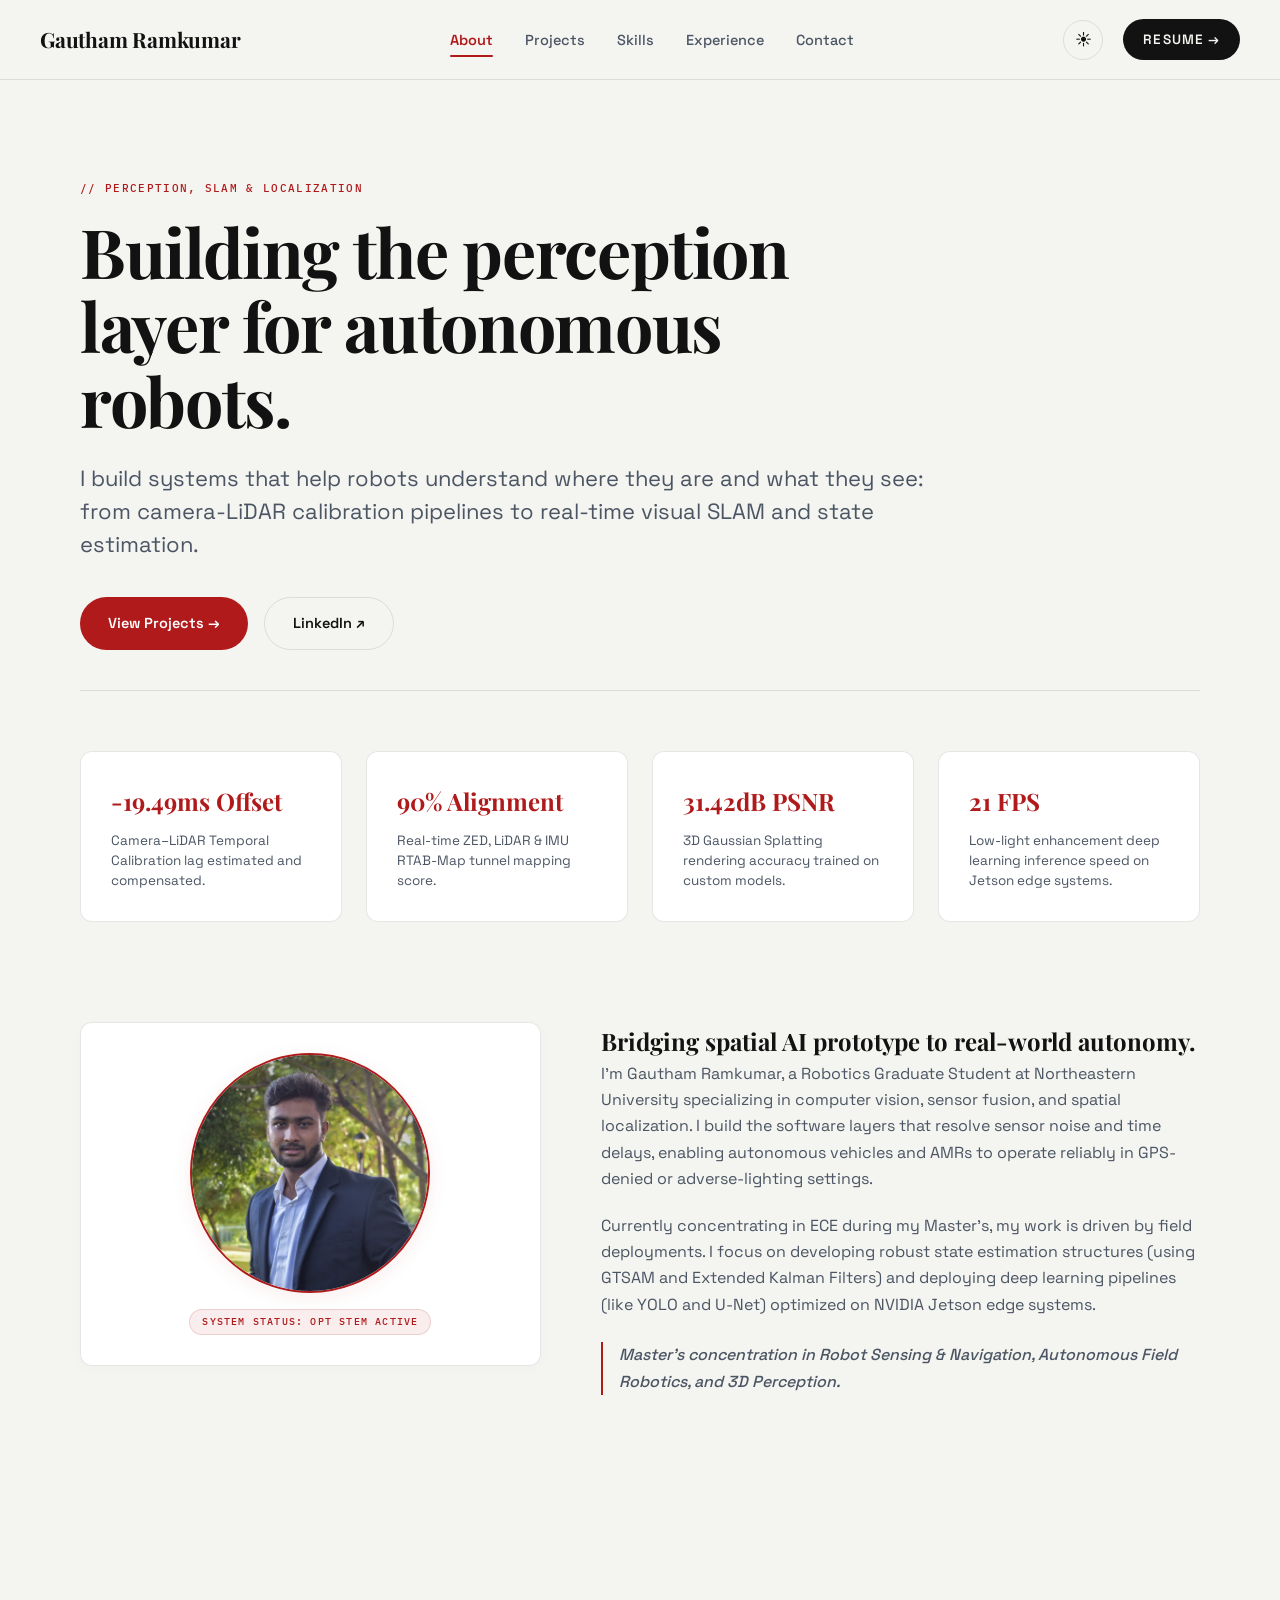
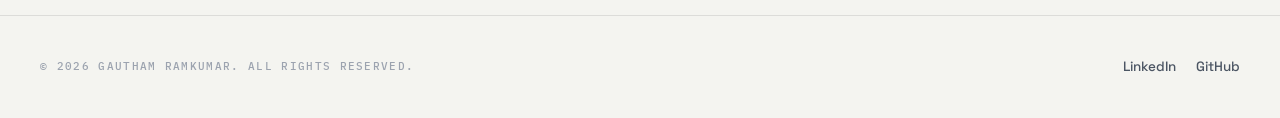
==== commit 58c7ec6e: "Rebuild resumes on the tailored layout; refresh EKF project; fix UI bugs. Resumes now render Gautham" ====
--- a/index.html
+++ b/index.html
@@ -14,7 +14,13 @@
   <!-- Inline theme check script to prevent layout flashes on load -->
   <script>
     (function() {
-      const savedTheme = localStorage.getItem('portfolio-theme') || 'light';
+      // localStorage throws in privacy mode and wherever site data is
+      // blocked. Unguarded, that left data-theme unset, which stacked both
+      // toggle icons on top of each other.
+      var savedTheme = 'light';
+      try {
+        savedTheme = localStorage.getItem('portfolio-theme') || 'light';
+      } catch (e) {}
       document.documentElement.setAttribute('data-theme', savedTheme);
     })();
   </script>
@@ -180,14 +186,14 @@
       <div class="page-header">
         <span class="section-kicker mono">// ESTABLISH_LINK</span>
         <h2 class="page-title font-serif">Get in Touch</h2>
-        <p class="page-subtitle">Feel free to reach out for new-grad roles, collaborations, or discussions.</p>
+        <p class="page-subtitle">Feel free to reach out about opportunities, collaborations, or discussions.</p>
       </div>
 
       <div class="contact-layout">
         <!-- Info column -->
         <div class="contact-info-col">
           <h3 class="font-serif">Let's build something worth navigating.</h3>
-          <p>I am looking for new-grad roles in robotics: perception, localization, calibration, and state estimation. Available for roles in the US (F-1 STEM OPT eligible, no immediate sponsorship required).</p>
+          <p>I am open to opportunities in robotics: perception, localization, calibration, and state estimation. Authorized to work in the US for 3 years with no sponsorship required.</p>
           
           <div class="contact-links-list">
             <a href="mailto:ramkumar.g@northeastern.edu" class="contact-link-node">
--- a/css/style.css
+++ b/css/style.css
@@ -210,8 +210,11 @@
   position: absolute;
   transition: transform 0.4s cubic-bezier(0.175, 0.885, 0.32, 1.275);
 }
-[data-theme="light"] .sun-icon { transform: translateY(0); }
-[data-theme="light"] .moon-icon { transform: translateY(40px); }
+/* Light is the default state, expressed without a [data-theme] selector so
+   that a missing attribute still parks the moon offscreen instead of
+   rendering both icons at once. */
+.sun-icon { transform: translateY(0); }
+.moon-icon { transform: translateY(40px); }
 [data-theme="dark"] .sun-icon { transform: translateY(-40px); }
 [data-theme="dark"] .moon-icon { transform: translateY(0); }
 
@@ -226,6 +229,10 @@
   padding: 10px 20px;
   border-radius: 30px;
   transition: all var(--transition-speed);
+  display: inline-flex;
+  align-items: center;
+  /* "Resume →" must never break across lines on narrow headers. */
+  white-space: nowrap;
 }
 .btn-hire:hover {
   background-color: var(--accent);
@@ -236,6 +243,12 @@
 /* ---- Resume picker dropdown ---- */
 .resume-menu {
   position: relative;
+  /* Flex (not block) so .btn-hire stays blockified the way it was when it
+     was a direct child of .header-controls. As a plain block wrapper the
+     anchor fell back to display:inline and wrapped onto two lines. */
+  display: flex;
+  align-items: center;
+  flex-shrink: 0;
 }
 
 .resume-panel {
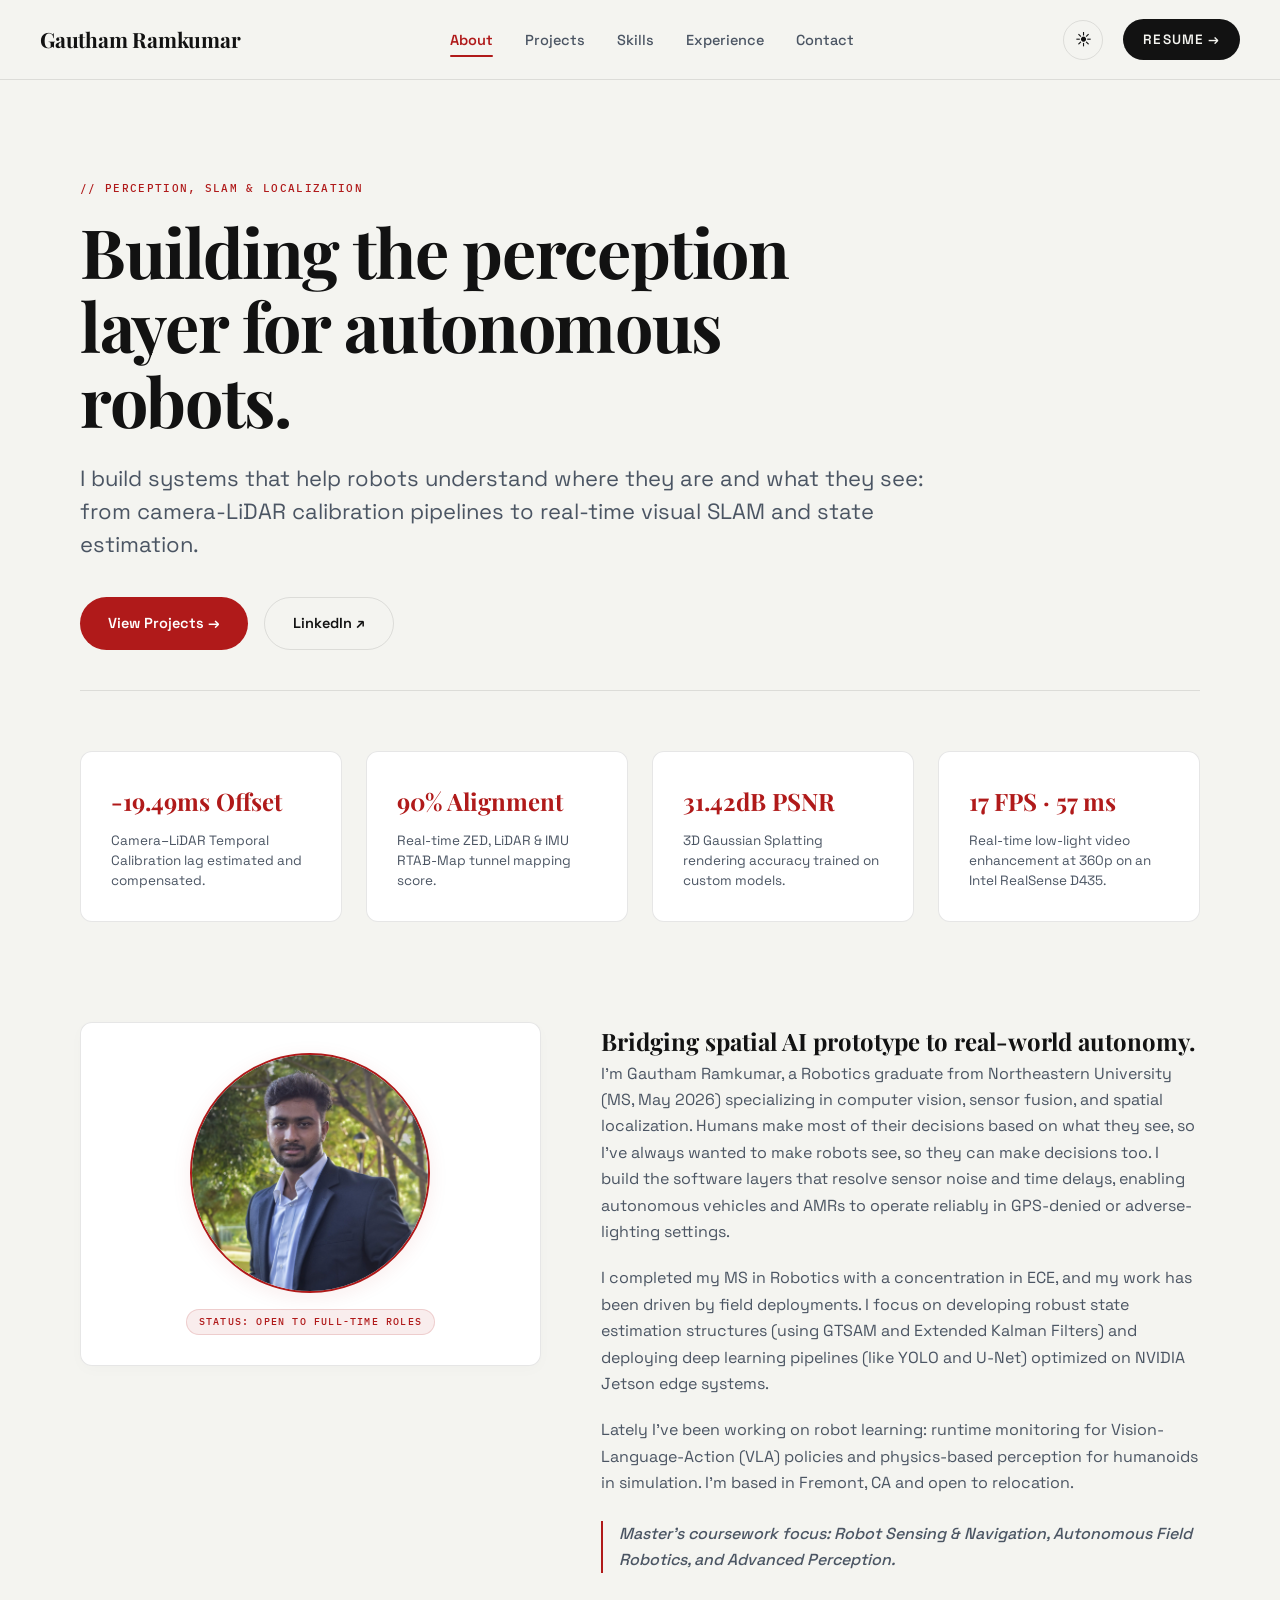
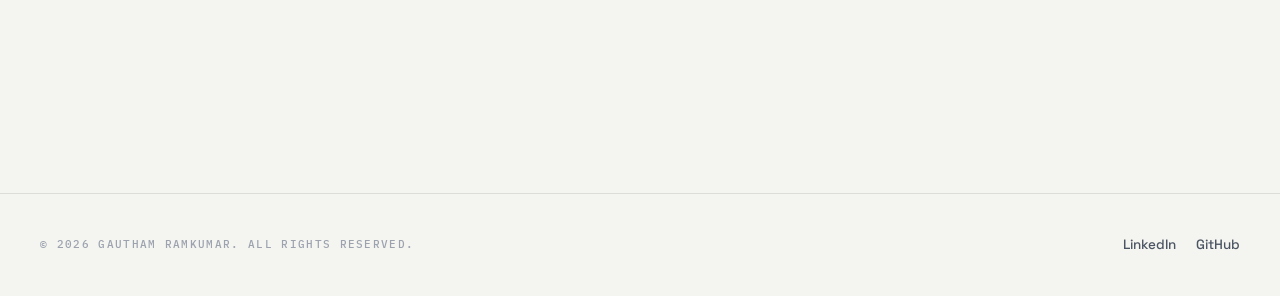
==== commit c415e627: "Update site content: add Backstop, MirrorGuard and Stereo VIO; refresh bio, experience, skills and p" ====
--- a/index.html
+++ b/index.html
@@ -105,8 +105,8 @@
           <p class="metric-desc">3D Gaussian Splatting rendering accuracy trained on custom models.</p>
         </div>
         <div class="metric-card">
-          <h3 class="metric-title font-serif">21 FPS</h3>
-          <p class="metric-desc">Low-light enhancement deep learning inference speed on Jetson edge systems.</p>
+          <h3 class="metric-title font-serif">17 FPS · 57 ms</h3>
+          <p class="metric-desc">Real-time low-light video enhancement at 360p on an Intel RealSense D435.</p>
         </div>
       </div>
 
@@ -116,19 +116,22 @@
           <!-- Large Portrait Photo & Status Badge -->
           <div class="profile-portrait-card">
             <img class="profile-portrait-img" src="images/Headshot.jpg" alt="Gautham Ramkumar"/>
-            <span class="badge mono">SYSTEM STATUS: OPT STEM ACTIVE</span>
+            <span class="badge mono">STATUS: OPEN TO FULL-TIME ROLES</span>
           </div>
         </div>
         <div class="narrative-right">
           <h2 class="section-title font-serif">Bridging spatial AI prototype to real-world autonomy.</h2>
           <p class="bio-text">
-            I’m Gautham Ramkumar, a Robotics Graduate Student at Northeastern University specializing in computer vision, sensor fusion, and spatial localization. I build the software layers that resolve sensor noise and time delays, enabling autonomous vehicles and AMRs to operate reliably in GPS-denied or adverse-lighting settings.
+            I’m Gautham Ramkumar, a Robotics graduate from Northeastern University (MS, May 2026) specializing in computer vision, sensor fusion, and spatial localization. Humans make most of their decisions based on what they see, so I’ve always wanted to make robots see, so they can make decisions too. I build the software layers that resolve sensor noise and time delays, enabling autonomous vehicles and AMRs to operate reliably in GPS-denied or adverse-lighting settings.
           </p>
           <p class="bio-text">
-            Currently concentrating in ECE during my Master’s, my work is driven by field deployments. I focus on developing robust state estimation structures (using GTSAM and Extended Kalman Filters) and deploying deep learning pipelines (like YOLO and U-Net) optimized on NVIDIA Jetson edge systems.
+            I completed my MS in Robotics with a concentration in ECE, and my work has been driven by field deployments. I focus on developing robust state estimation structures (using GTSAM and Extended Kalman Filters) and deploying deep learning pipelines (like YOLO and U-Net) optimized on NVIDIA Jetson edge systems.
+          </p>
+          <p class="bio-text">
+            Lately I’ve been working on robot learning: runtime monitoring for Vision-Language-Action (VLA) policies and physics-based perception for humanoids in simulation. I’m based in Fremont, CA and open to relocation.
           </p>
           <p class="bio-text academic-focus">
-            Master's concentration in Robot Sensing & Navigation, Autonomous Field Robotics, and 3D Perception.
+            Master's coursework focus: Robot Sensing & Navigation, Autonomous Field Robotics, and Advanced Perception.
           </p>
         </div>
       </div>
@@ -193,7 +196,7 @@
         <!-- Info column -->
         <div class="contact-info-col">
           <h3 class="font-serif">Let's build something worth navigating.</h3>
-          <p>I am open to opportunities in robotics: perception, localization, calibration, and state estimation. Authorized to work in the US for 3 years with no sponsorship required.</p>
+          <p>I am open to opportunities in robotics: perception, localization, calibration, and state estimation. Authorized to work in the US for 3 years with no sponsorship required. Based in Fremont, CA · open to relocation.</p>
           
           <div class="contact-links-list">
             <a href="mailto:ramkumar.g@northeastern.edu" class="contact-link-node">
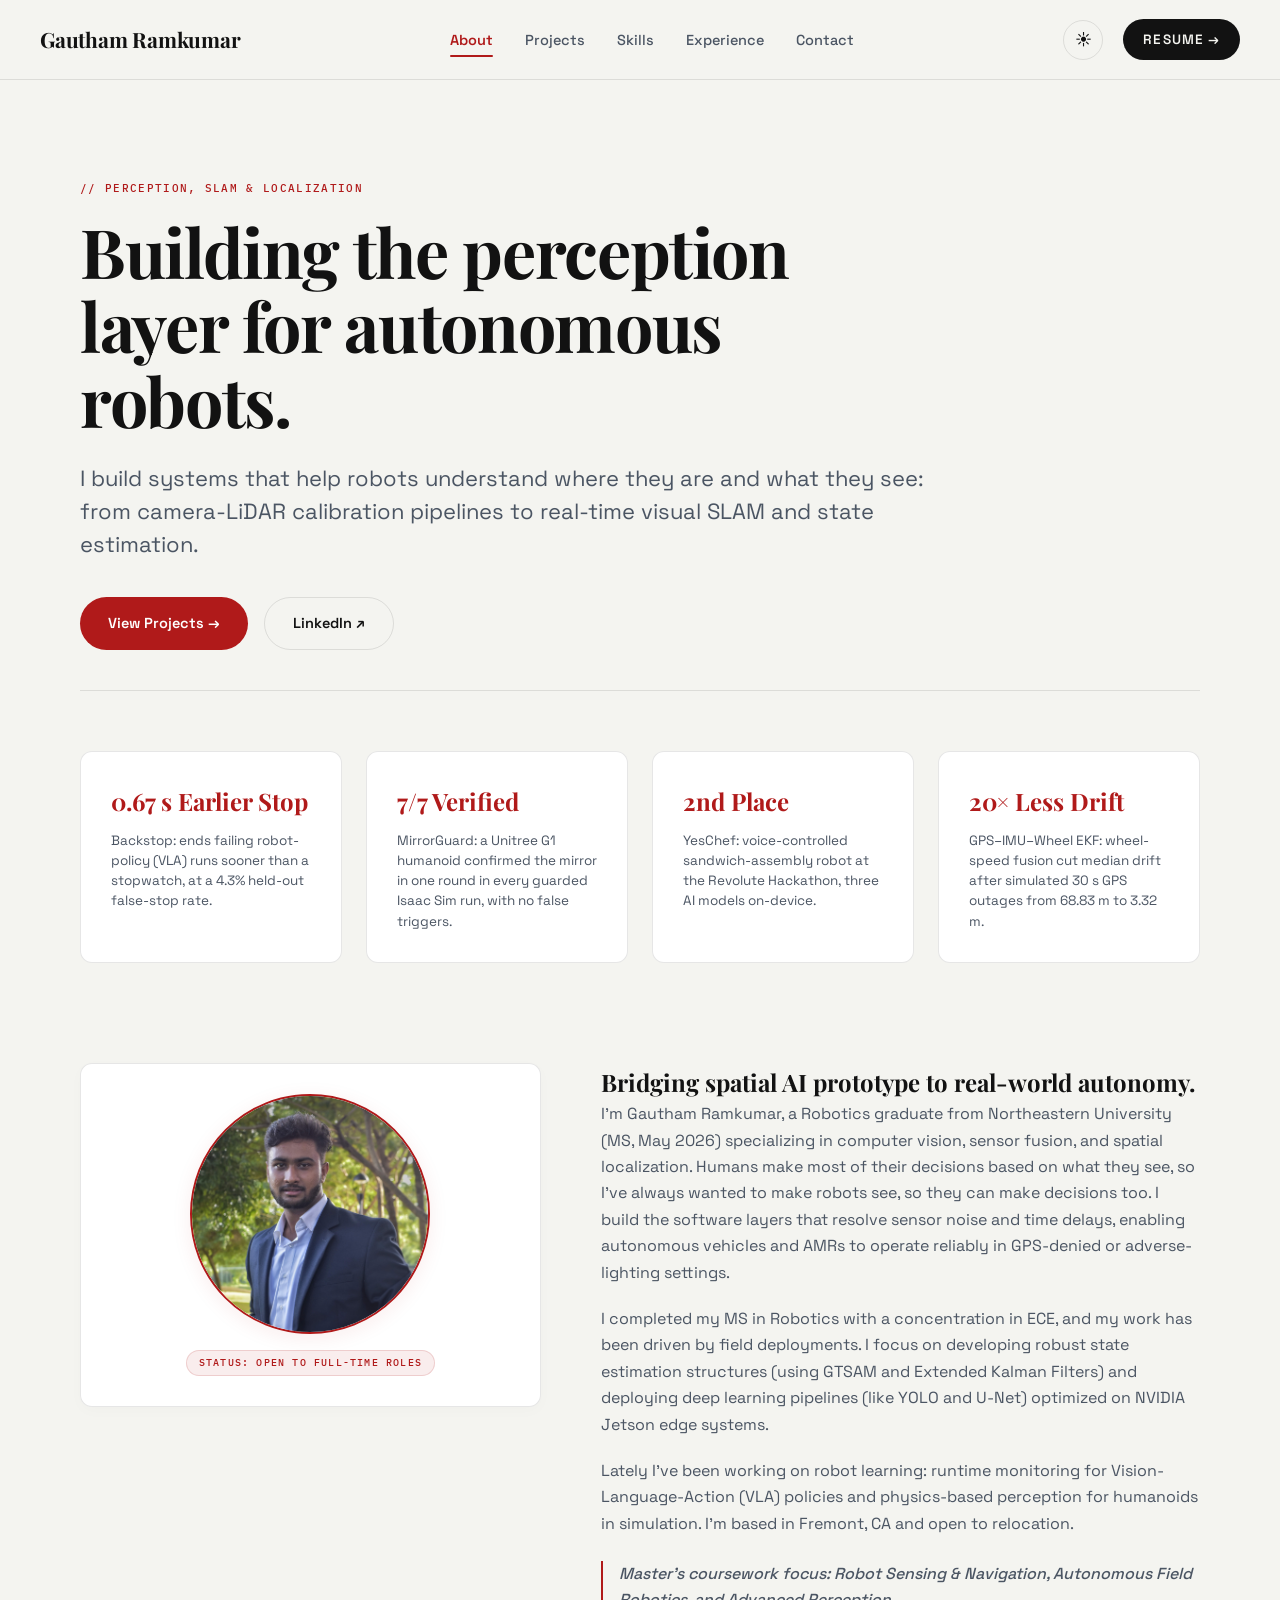
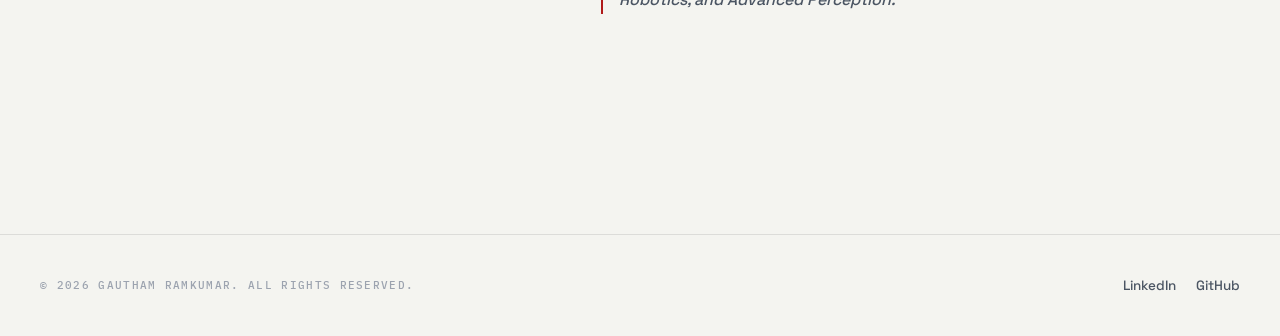
==== commit 5e6aa1bc: "Refresh About page stats with recent project results Backstop (0.67 s earlier stop), MirrorGuard (7/" ====
--- a/index.html
+++ b/index.html
@@ -93,20 +93,20 @@
       <!-- Quick Metrics Telemetry Cards -->
       <div class="metrics-container">
         <div class="metric-card">
-          <h3 class="metric-title font-serif">-19.49ms Offset</h3>
-          <p class="metric-desc">Camera–LiDAR Temporal Calibration lag estimated and compensated.</p>
-        </div>
-        <div class="metric-card">
-          <h3 class="metric-title font-serif">90% Alignment</h3>
-          <p class="metric-desc">Real-time ZED, LiDAR & IMU RTAB-Map tunnel mapping score.</p>
-        </div>
-        <div class="metric-card">
-          <h3 class="metric-title font-serif">31.42dB PSNR</h3>
-          <p class="metric-desc">3D Gaussian Splatting rendering accuracy trained on custom models.</p>
-        </div>
-        <div class="metric-card">
-          <h3 class="metric-title font-serif">17 FPS · 57 ms</h3>
-          <p class="metric-desc">Real-time low-light video enhancement at 360p on an Intel RealSense D435.</p>
+          <h3 class="metric-title font-serif">0.67 s Earlier Stop</h3>
+          <p class="metric-desc">Backstop: ends failing robot-policy (VLA) runs sooner than a stopwatch, at a 4.3% held-out false-stop rate.</p>
+        </div>
+        <div class="metric-card">
+          <h3 class="metric-title font-serif">7/7 Verified</h3>
+          <p class="metric-desc">MirrorGuard: a Unitree G1 humanoid confirmed the mirror in one round in every guarded Isaac Sim run, with no false triggers.</p>
+        </div>
+        <div class="metric-card">
+          <h3 class="metric-title font-serif">2nd Place</h3>
+          <p class="metric-desc">YesChef: voice-controlled sandwich-assembly robot at the Revolute Hackathon, three AI models on-device.</p>
+        </div>
+        <div class="metric-card">
+          <h3 class="metric-title font-serif">20× Less Drift</h3>
+          <p class="metric-desc">GPS–IMU–Wheel EKF: wheel-speed fusion cut median drift after simulated 30 s GPS outages from 68.83 m to 3.32 m.</p>
         </div>
       </div>
 
@@ -144,7 +144,7 @@
       <div class="page-header">
         <span class="section-kicker mono">// COMPILED_NODES</span>
         <h2 class="page-title font-serif">Selected Projects</h2>
-        <p class="page-subtitle">Perception, mapping, estimation, and control — filter by domain, then open a project for the write-up, metrics, and demo.</p>
+        <p class="page-subtitle">Robot learning, perception, mapping, and state estimation. Featured case studies come first; open any project for the problem, what I built, the results, and a demo.</p>
       </div>
 
       <div class="projects-toolbar" id="projects-filter-bar"></div>
--- a/css/style.css
+++ b/css/style.css
@@ -543,7 +543,7 @@
 }
 
 /* ============================================================
-   PAGE 2: PROJECTS (FILTERED VISUAL GALLERY)
+   PAGE 2: PROJECTS (FEATURED CASE STUDIES + GRID)
    ============================================================ */
 #projects.page-section {
   max-width: 1180px;
@@ -554,9 +554,8 @@
   flex-wrap: wrap;
   justify-content: center;
   gap: 8px;
-  margin-bottom: 18px;
-}
-
+  margin-bottom: 14px;
+}
 .proj-filter {
   display: inline-flex;
   align-items: center;
@@ -568,7 +567,7 @@
   font-size: 13px;
   font-weight: 500;
   color: var(--text-secondary);
-  transition: background-color var(--transition-speed), color var(--transition-speed), border-color var(--transition-speed), transform var(--transition-speed);
+  transition: background-color var(--transition-speed), color var(--transition-speed), border-color var(--transition-speed);
 }
 .proj-filter:hover {
   color: var(--text-primary);
@@ -578,6 +577,13 @@
   background: var(--text-primary);
   color: var(--bg-primary);
   border-color: var(--text-primary);
+}
+.proj-filter:focus-visible,
+.proj-open:focus-visible,
+.detail-pager-btn:focus-visible,
+.zoom-btn:focus-visible {
+  outline: 2px solid var(--accent);
+  outline-offset: 3px;
 }
 .proj-filter-count {
   font-family: var(--font-mono);
@@ -585,75 +591,125 @@
   letter-spacing: 0.06em;
   opacity: 0.65;
 }
-.proj-filter.active .proj-filter-count {
-  opacity: 0.8;
-}
-
 .projects-visible-count {
   text-align: center;
-  margin-bottom: 28px;
+  margin-bottom: 36px;
   color: var(--text-muted);
   font-size: 10px;
 }
 
 .projects-gallery {
-  display: grid;
-  grid-template-columns: repeat(12, 1fr);
-  gap: 20px;
-}
-
+  display: flex;
+  flex-direction: column;
+  gap: 56px;
+}
+.proj-group[hidden],
+.proj-feature[hidden],
+.proj-card[hidden] {
+  display: none;
+}
+.proj-group-title {
+  font-size: 11px;
+  letter-spacing: 0.12em;
+  text-transform: uppercase;
+  color: var(--text-muted);
+  margin-bottom: 18px;
+  display: flex;
+  align-items: center;
+  gap: 14px;
+}
+.proj-group-title::after {
+  content: '';
+  flex: 1;
+  height: 1px;
+  background: var(--border-color);
+}
+
+/* Shared card chrome */
+.proj-feature,
 .proj-card {
-  grid-column: span 4;
+  position: relative;
   background: var(--bg-secondary);
   border: 1px solid var(--border-color);
   border-radius: 16px;
   overflow: hidden;
   cursor: pointer;
-  display: flex;
-  flex-direction: column;
-  min-height: 0;
   transition: transform var(--transition-speed) ease, border-color var(--transition-speed), box-shadow var(--transition-speed);
 }
-.proj-card.is-featured {
-  grid-column: span 6;
-}
-.proj-card.is-hidden {
-  display: none;
-}
+.proj-feature:hover,
+.proj-feature:focus-within,
 .proj-card:hover,
-.proj-card:focus-visible {
+.proj-card:focus-within {
   border-color: var(--accent);
-  transform: translateY(-5px);
+  transform: translateY(-4px);
   box-shadow: 0 16px 36px rgba(0, 0, 0, 0.06);
+}
+[data-theme="dark"] .proj-feature:hover,
+[data-theme="dark"] .proj-feature:focus-within,
+[data-theme="dark"] .proj-card:hover,
+[data-theme="dark"] .proj-card:focus-within {
+  box-shadow: 0 16px 36px rgba(0, 0, 0, 0.45);
+}
+
+/* The title button is the real control; its ::after stretches over the
+   whole card so a click anywhere opens the project. */
+.proj-open {
+  font: inherit;
+  color: inherit;
+  text-align: left;
+  line-height: inherit;
+  padding: 0;
+}
+.proj-open::after {
+  content: '';
+  position: absolute;
+  inset: 0;
+  z-index: 3;
+}
+.proj-open:focus-visible {
   outline: none;
 }
-[data-theme="dark"] .proj-card:hover,
-[data-theme="dark"] .proj-card:focus-visible {
-  box-shadow: 0 16px 36px rgba(0, 0, 0, 0.45);
-}
-
+.proj-feature:has(.proj-open:focus-visible),
+.proj-card:has(.proj-open:focus-visible) {
+  outline: 2px solid var(--accent);
+  outline-offset: 3px;
+}
+
+/* Media */
+.proj-feature-media,
 .proj-card-media {
   position: relative;
-  aspect-ratio: 16 / 9;
+  overflow: hidden;
   background: linear-gradient(135deg, #1a1a1a 0%, #3a1515 100%);
-  overflow: hidden;
-}
-.proj-card.is-featured .proj-card-media {
-  aspect-ratio: 16 / 8.5;
-}
-.proj-card-media img {
+}
+.proj-feature-media img,
+.proj-feature-media video,
+.proj-card-media img,
+.proj-card-media video {
   width: 100%;
   height: 100%;
   object-fit: cover;
-  object-position: center;
   display: block;
   transform: scale(1.02);
   transition: transform 0.5s ease;
 }
+.proj-feature-media.is-contain,
+.proj-card-media.is-contain {
+  background: #141414;
+}
+.proj-feature-media.is-contain img,
+.proj-feature-media.is-contain video,
+.proj-card-media.is-contain img,
+.proj-card-media.is-contain video {
+  object-fit: contain;
+}
+.proj-feature:hover .proj-feature-media img,
+.proj-feature:hover .proj-feature-media video,
 .proj-card:hover .proj-card-media img,
-.proj-card:focus-visible .proj-card-media img {
-  transform: scale(1.07);
-}
+.proj-card:hover .proj-card-media video {
+  transform: scale(1.06);
+}
+.proj-feature-media::after,
 .proj-card-media::after {
   content: '';
   position: absolute;
@@ -661,14 +717,13 @@
   background: linear-gradient(to top, rgba(12, 12, 12, 0.35), transparent 45%);
   pointer-events: none;
 }
-
 .proj-card-play {
   position: absolute;
   left: 50%;
   top: 50%;
   transform: translate(-50%, -50%);
-  width: 46px;
-  height: 46px;
+  width: 44px;
+  height: 44px;
   border-radius: 50%;
   background: rgba(244, 244, 240, 0.92);
   color: var(--accent);
@@ -706,21 +761,13 @@
   font-size: 28px;
 }
 
-.proj-card-body {
-  padding: 20px 20px 22px;
-  display: flex;
-  flex-direction: column;
-  gap: 10px;
-  flex: 1;
-}
+/* Meta row, badges, hook */
 .proj-card-meta {
   display: flex;
   justify-content: space-between;
   align-items: center;
   gap: 12px;
-}
-.proj-card-index {
-  font-size: 10px;
+  min-height: 20px;
 }
 .proj-card-date {
   font-size: 11px;
@@ -729,29 +776,169 @@
   letter-spacing: 0.04em;
   text-transform: uppercase;
 }
+.proj-badges {
+  display: inline-flex;
+  gap: 6px;
+  flex-wrap: wrap;
+  justify-content: flex-end;
+}
+.proj-badge {
+  font-family: var(--font-mono);
+  font-size: 9.5px;
+  letter-spacing: 0.06em;
+  text-transform: uppercase;
+  padding: 3px 8px;
+  border-radius: 999px;
+  border: 1px solid var(--border-color);
+  color: var(--text-secondary);
+  white-space: nowrap;
+}
+.proj-badge.is-status {
+  border-color: transparent;
+  background: var(--accent-glow);
+  color: var(--accent);
+}
+.proj-hook {
+  font-size: 14.5px;
+  color: var(--text-secondary);
+  line-height: 1.55;
+}
+.proj-context {
+  font-size: 12px;
+  color: var(--text-secondary);
+  font-family: var(--font-mono);
+  letter-spacing: 0.02em;
+}
+
+/* Stack chips (cards and detail view) */
+.proj-stack {
+  list-style: none;
+  display: flex;
+  flex-wrap: wrap;
+  gap: 6px;
+}
+.proj-stack li {
+  font-size: 11px;
+  background: rgba(18, 18, 18, 0.03);
+  border: 1px solid var(--border-color);
+  color: var(--text-secondary);
+  padding: 2px 8px;
+  border-radius: 4px;
+}
+[data-theme="dark"] .proj-stack li {
+  background: rgba(244, 244, 240, 0.03);
+}
+
+/* Featured: wide horizontal cards */
+.proj-feature-list {
+  display: flex;
+  flex-direction: column;
+  gap: 24px;
+}
+.proj-feature {
+  display: grid;
+  grid-template-columns: minmax(0, 1.05fr) minmax(0, 1fr);
+  min-height: 340px;
+}
+.proj-feature:nth-child(even) .proj-feature-media {
+  order: 2;
+}
+.proj-feature-media {
+  min-height: 100%;
+}
+.proj-feature-media > img,
+.proj-feature-media > video {
+  position: absolute;
+  inset: 0;
+}
+.proj-feature-body {
+  padding: 28px 30px 26px;
+  display: flex;
+  flex-direction: column;
+  gap: 12px;
+}
+.proj-feature-title {
+  font-family: var(--font-serif);
+  font-size: clamp(22px, 2.4vw, 28px);
+  font-weight: 600;
+  line-height: 1.2;
+  color: var(--text-primary);
+  transition: color var(--transition-speed);
+}
+.proj-feature:hover .proj-feature-title,
+.proj-card:hover h3 {
+  color: var(--accent);
+}
+.proj-metric-row {
+  display: grid;
+  grid-template-columns: repeat(3, minmax(0, 1fr));
+  gap: 10px;
+  margin: 6px 0 2px;
+}
+.proj-metric {
+  background: var(--bg-primary);
+  border: 1px solid var(--border-color);
+  border-radius: 10px;
+  padding: 10px 12px;
+}
+.proj-metric-val {
+  font-family: var(--font-mono);
+  font-size: 17px;
+  font-weight: 600;
+  color: var(--accent);
+  line-height: 1.2;
+}
+.proj-metric-lbl {
+  font-size: 11px;
+  color: var(--text-secondary);
+  line-height: 1.35;
+  margin-top: 4px;
+}
+.proj-feature-footer {
+  margin-top: auto;
+  display: flex;
+  align-items: flex-end;
+  justify-content: space-between;
+  gap: 16px;
+  padding-top: 8px;
+}
+.proj-cta {
+  font-size: 13px;
+  font-weight: 600;
+  color: var(--accent);
+  white-space: nowrap;
+}
+
+/* Compact grid cards */
+.proj-grid {
+  display: grid;
+  grid-template-columns: repeat(3, minmax(0, 1fr));
+  gap: 20px;
+}
+.proj-card {
+  display: flex;
+  flex-direction: column;
+}
+.proj-card-media {
+  aspect-ratio: 16 / 9;
+}
+.proj-card-body {
+  padding: 18px 20px 20px;
+  display: flex;
+  flex-direction: column;
+  gap: 10px;
+  flex: 1;
+}
 .proj-card-body h3 {
   font-family: var(--font-serif);
-  font-size: clamp(18px, 2vw, 23px);
+  font-size: clamp(18px, 1.8vw, 21px);
   font-weight: 600;
   line-height: 1.25;
   color: var(--text-primary);
   transition: color var(--transition-speed);
 }
-.proj-card:hover h3,
-.proj-card:focus-visible h3 {
-  color: var(--accent);
-}
-.proj-card-summary {
+.proj-card .proj-hook {
   font-size: 13.5px;
-  color: var(--text-secondary);
-  line-height: 1.5;
-  display: -webkit-box;
-  -webkit-line-clamp: 2;
-  -webkit-box-orient: vertical;
-  overflow: hidden;
-}
-.proj-card.is-featured .proj-card-summary {
-  -webkit-line-clamp: 3;
 }
 .proj-card-footer {
   margin-top: auto;
@@ -763,8 +950,9 @@
 .proj-card-metric {
   display: inline-flex;
   align-items: baseline;
-  gap: 6px;
+  gap: 8px;
   width: fit-content;
+  max-width: 100%;
   background: var(--accent-glow);
   padding: 6px 10px;
   border-radius: 6px;
@@ -774,39 +962,35 @@
   font-size: 13px;
   font-weight: 600;
   color: var(--accent);
+  white-space: nowrap;
 }
 .proj-card-metric-lbl {
-  font-size: 9px;
+  font-size: 10px;
   text-transform: uppercase;
-  letter-spacing: 0.5px;
-  color: var(--text-secondary);
-}
-
-.bento-card-tags {
-  display: flex;
-  flex-wrap: wrap;
-  gap: 6px;
-}
-.bento-card-tag {
-  font-size: 11px;
-  background: rgba(18, 18, 18, 0.03);
-  border: 1px solid var(--border-color);
-  color: var(--text-secondary);
-  padding: 2px 8px;
-  border-radius: 4px;
-}
-[data-theme="dark"] .bento-card-tag {
-  background: rgba(244, 244, 240, 0.03);
+  letter-spacing: 0.04em;
+  color: var(--text-secondary);
 }
 
 @media (prefers-reduced-motion: reduce) {
+  .proj-feature,
   .proj-card,
-  .proj-card-media img {
+  .proj-feature-media img,
+  .proj-feature-media video,
+  .proj-card-media img,
+  .proj-card-media video {
     transition: none;
   }
+  .proj-feature:hover,
+  .proj-feature:focus-within,
   .proj-card:hover,
-  .proj-card:focus-visible {
+  .proj-card:focus-within {
     transform: none;
+  }
+  .proj-feature:hover .proj-feature-media img,
+  .proj-feature:hover .proj-feature-media video,
+  .proj-card:hover .proj-card-media img,
+  .proj-card:hover .proj-card-media video {
+    transform: scale(1.02);
   }
 }
 
@@ -1104,8 +1288,8 @@
   border: 1px solid var(--border-color);
   border-radius: 12px;
   width: 100%;
-  max-width: 900px;
-  max-height: 85vh;
+  max-width: 1000px;
+  max-height: 90vh;
   overflow-y: auto;
   position: relative;
   z-index: 205;
@@ -1121,159 +1305,312 @@
   to { opacity: 1; transform: translateY(0); }
 }
 
+/* Sticky so it stays reachable while the detail view scrolls */
 .modal-close {
+  position: sticky;
+  top: 12px;
+  float: right;
+  margin: 12px 12px -52px 0;
+  width: 40px;
+  height: 40px;
+  border-radius: 50%;
+  border: 1px solid var(--border-color);
+  background-color: var(--bg-secondary);
+  font-size: 24px;
+  line-height: 1;
+  color: var(--text-secondary);
+  z-index: 210;
+  transition: color var(--transition-speed), border-color var(--transition-speed);
+}
+.modal-close:focus-visible {
+  outline: 2px solid var(--accent);
+  outline-offset: 2px;
+}
+.modal-close:hover {
+  color: var(--accent);
+}
+
+.modal-body {
+  padding: 44px 44px 32px;
+}
+
+.detail-header {
+  padding-right: 32px;
+  margin-bottom: 24px;
+}
+.detail-kicker {
+  display: flex;
+  flex-wrap: wrap;
+  gap: 8px;
+  font-size: 11px;
+  letter-spacing: 0.06em;
+  text-transform: uppercase;
+  color: var(--accent);
+  margin-bottom: 10px;
+}
+.detail-kicker span[aria-hidden] {
+  color: var(--text-muted);
+}
+.detail-title {
+  font-family: var(--font-serif);
+  font-size: clamp(24px, 3vw, 32px);
+  font-weight: 700;
+  line-height: 1.2;
+  color: var(--text-primary);
+  margin-bottom: 10px;
+}
+.detail-hook {
+  font-size: 17px;
+  line-height: 1.55;
+  color: var(--text-secondary);
+  max-width: 62ch;
+}
+.detail-meta {
+  display: flex;
+  flex-wrap: wrap;
+  align-items: center;
+  gap: 8px;
+  margin-top: 14px;
+}
+.detail-context {
+  font-family: var(--font-mono);
+  font-size: 12px;
+  color: var(--text-secondary);
+  margin-right: 4px;
+}
+
+.detail-metrics {
+  display: grid;
+  grid-template-columns: repeat(3, minmax(0, 1fr));
+  gap: 12px;
+  margin-bottom: 26px;
+}
+.detail-metric {
+  background: var(--bg-primary);
+  border: 1px solid var(--border-color);
+  border-radius: 10px;
+  padding: 14px 16px;
+}
+.detail-metric-val {
+  font-family: var(--font-mono);
+  font-size: 22px;
+  font-weight: 700;
+  color: var(--accent);
+  line-height: 1.15;
+}
+.detail-metric-lbl {
+  font-size: 12px;
+  color: var(--text-secondary);
+  line-height: 1.4;
+  margin-top: 4px;
+}
+
+.detail-media {
+  display: flex;
+  flex-direction: column;
+  gap: 14px;
+  margin-bottom: 30px;
+}
+.detail-media:empty {
+  display: none;
+}
+
+.detail-grid {
+  display: grid;
+  grid-template-columns: minmax(0, 1fr) 240px;
+  gap: 36px;
+  align-items: start;
+}
+.detail-section {
+  margin-bottom: 24px;
+}
+.detail-section-title {
+  font-size: 10.5px;
+  letter-spacing: 0.1em;
+  text-transform: uppercase;
+  color: var(--accent);
+  margin-bottom: 10px;
+}
+.detail-section p,
+.detail-section li {
+  font-size: 15px;
+  color: var(--text-secondary);
+  line-height: 1.65;
+}
+.detail-section ul {
+  list-style: none;
+  display: flex;
+  flex-direction: column;
+  gap: 8px;
+}
+.detail-section li {
+  position: relative;
+  padding-left: 18px;
+}
+.detail-section li::before {
+  content: '';
   position: absolute;
-  top: 15px;
-  right: 20px;
-  font-size: 28px;
-  color: var(--text-secondary);
-  z-index: 210;
-  transition: color var(--transition-speed);
-}
-.modal-close:hover {
-  color: var(--accent);
-}
-
-.modal-body {
-  padding: 40px;
-}
-
-.modal-header-section {
-  margin-bottom: 24px;
-  border-bottom: 1px solid var(--border-color);
-  padding-bottom: 20px;
-}
-.modal-header-section .mono {
-  margin-bottom: 6px;
-  display: block;
-}
-.modal-header-title {
+  left: 0;
+  top: 0.7em;
+  width: 7px;
+  height: 1.5px;
+  background: var(--text-muted);
+}
+.detail-section ul.is-results li::before {
+  background: var(--accent);
+  width: 8px;
+  height: 8px;
+  border-radius: 50%;
+  top: 0.55em;
+}
+.detail-side {
+  position: sticky;
+  top: 0;
+  display: flex;
+  flex-direction: column;
+  gap: 22px;
+  border-left: 1px solid var(--border-color);
+  padding-left: 22px;
+}
+.detail-links {
+  display: flex;
+  flex-direction: column;
+  gap: 8px;
+}
+.detail-links .btn {
+  width: 100%;
+  justify-content: center;
+  text-align: center;
+}
+.detail-private-note {
+  font-size: 12.5px;
+  line-height: 1.5;
+  color: var(--text-secondary);
+  border: 1px dashed var(--border-hover);
+  border-radius: 8px;
+  padding: 10px 12px;
+}
+
+.detail-pager {
+  display: grid;
+  grid-template-columns: 1fr 1fr;
+  gap: 12px;
+  margin-top: 16px;
+  padding-top: 20px;
+  border-top: 1px solid var(--border-color);
+}
+.detail-pager-btn {
+  display: flex;
+  flex-direction: column;
+  gap: 4px;
+  text-align: left;
+  padding: 12px 14px;
+  border: 1px solid var(--border-color);
+  border-radius: 10px;
+  transition: border-color var(--transition-speed), color var(--transition-speed);
+}
+.detail-pager-btn.is-next {
+  text-align: right;
+  align-items: flex-end;
+}
+.detail-pager-btn .mono {
+  font-size: 10px;
+  color: var(--text-muted);
+  letter-spacing: 0.08em;
+  text-transform: uppercase;
+}
+.detail-pager-name {
   font-family: var(--font-serif);
-  font-size: 28px;
-  font-weight: 700;
+  font-size: 15px;
+  font-weight: 600;
   color: var(--text-primary);
-  margin-bottom: 12px;
-  line-height: 1.25;
-}
-.modal-header-tags {
-  display: flex;
-  flex-wrap: wrap;
-  gap: 6px;
-}
-.modal-header-tag {
-  font-size: 11px;
-  background-color: var(--accent-glow);
-  border: 1px solid rgba(176, 26, 26, 0.15);
-  color: var(--accent);
-  padding: 2px 8px;
-  border-radius: 4px;
-}
-
-.modal-detail-grid {
-  display: grid;
-  grid-template-columns: 1.25fr 1fr;
-  gap: 30px;
-}
-
-.sar-container {
-  margin-bottom: 20px;
-  border-left: 2px solid var(--border-color);
-  padding-left: 16px;
-}
-.sar-container:hover {
-  border-left-color: var(--accent);
-}
-.sar-container h4 {
-  font-family: var(--font-mono);
-  font-size: 10px;
-  color: var(--accent);
-  margin-bottom: 6px;
-  letter-spacing: 0.05em;
-}
-.sar-container p {
-  font-size: 14px;
-  color: var(--text-secondary);
-  line-height: 1.6;
-}
-
-/* Right media / benchmarks columns */
-.modal-media-col {
-  display: flex;
-  flex-direction: column;
-  gap: 20px;
-}
-
+  line-height: 1.3;
+}
+.detail-pager-btn:hover {
+  border-color: var(--accent);
+}
+.detail-pager-btn:hover .detail-pager-name {
+  color: var(--accent);
+}
+
+/* Media blocks inside the detail view */
 .video-wrapper {
   position: relative;
   padding-bottom: 56.25%;
   height: 0;
   overflow: hidden;
-  border-radius: 8px;
+  border-radius: 10px;
   border: 1px solid var(--border-color);
   background-color: #000;
 }
 .video-wrapper iframe {
   position: absolute;
-  top: 0;
-  left: 0;
+  inset: 0;
   width: 100%;
   height: 100%;
   border: none;
 }
-
 .detail-img-grid {
   display: grid;
   grid-template-columns: 1fr;
   gap: 10px;
 }
 .detail-img-grid.two-cols {
-  grid-template-columns: 1fr 1fr;
+  grid-template-columns: repeat(auto-fit, minmax(200px, 1fr));
+}
+.zoom-btn {
+  display: block;
+  padding: 0;
+  border-radius: 10px;
+  cursor: zoom-in;
 }
 .detail-img-grid img {
+  display: block;
   width: 100%;
-  border-radius: 8px;
-  border: 1px solid var(--border-color);
-  cursor: zoom-in;
+  border-radius: 10px;
+  border: 1px solid var(--border-color);
   transition: border-color var(--transition-speed);
 }
-.detail-img-grid img:hover {
+.zoom-btn:hover img {
   border-color: var(--accent);
 }
-
-.modal-benchmarks-box {
-  background-color: var(--bg-primary);
-  border: 1px solid var(--border-color);
-  border-radius: 8px;
-  padding: 20px;
-}
-.modal-benchmarks-box h4 {
-  font-family: var(--font-mono);
-  font-size: 10px;
-  color: var(--text-secondary);
-  margin-bottom: 12px;
-}
-.modal-benchmarks-list {
-  display: flex;
-  flex-direction: column;
-  gap: 10px;
-}
-.modal-benchmark-item {
-  display: flex;
-  align-items: baseline;
-  gap: 10px;
-}
-.modal-benchmark-val {
-  font-family: var(--font-mono);
-  font-size: 16px;
-  font-weight: 700;
-  color: var(--accent);
-  min-width: 70px;
-  flex-shrink: 0;
-}
-.modal-benchmark-lbl {
-  font-size: 12px;
-  color: var(--text-secondary);
-  line-height: 1.4;
+.detail-media-list {
+  display: grid;
+  grid-template-columns: 1fr;
+  gap: 14px;
+}
+.detail-media-list.is-grid {
+  grid-template-columns: repeat(auto-fit, minmax(240px, 1fr));
+  align-items: start;
+}
+.detail-media-list.is-grid.is-compact {
+  grid-template-columns: repeat(auto-fit, minmax(140px, 1fr));
+}
+.detail-media-item {
+  margin: 0;
+}
+.detail-media-item video {
+  display: block;
+  width: 100%;
+  aspect-ratio: 16 / 9;
+  border-radius: 10px;
+  border: 1px solid var(--border-color);
+  background-color: #000;
+}
+.detail-media-item.has-aspect {
+  width: 100%;
+  max-width: 400px;
+  justify-self: center;
+}
+.detail-media-item.has-aspect video {
+  aspect-ratio: var(--media-aspect);
+  object-fit: contain;
+}
+.detail-media-item figcaption {
+  margin-top: 8px;
+  font-size: 12.5px;
+  line-height: 1.45;
+  color: var(--text-secondary);
 }
 
 /* Lightbox zoom utilities */
@@ -1362,13 +1699,20 @@
     padding: 0 24px;
   }
   
-  .projects-gallery {
-    grid-template-columns: repeat(6, 1fr);
+  .proj-grid {
+    grid-template-columns: repeat(2, minmax(0, 1fr));
     gap: 16px;
   }
-  .proj-card,
-  .proj-card.is-featured {
-    grid-column: span 3;
+  .proj-feature {
+    grid-template-columns: 1fr;
+    min-height: 0;
+  }
+  .proj-feature:nth-child(even) .proj-feature-media {
+    order: 0;
+  }
+  .proj-feature-media {
+    aspect-ratio: 16 / 9;
+    min-height: 0;
   }
   
   .narrative-grid {
@@ -1417,15 +1761,26 @@
   }
   
   .projects-gallery {
+    gap: 40px;
+  }
+  .proj-grid {
     grid-template-columns: 1fr;
-    gap: 16px;
-  }
-  .proj-card,
-  .proj-card.is-featured {
-    grid-column: span 1;
-  }
-  .proj-card.is-featured .proj-card-media {
-    aspect-ratio: 16 / 9;
+  }
+  .proj-feature-body {
+    padding: 20px 20px 22px;
+  }
+  .proj-metric-row {
+    gap: 8px;
+  }
+  .proj-metric {
+    padding: 8px 9px;
+  }
+  .proj-metric-val {
+    font-size: 15px;
+  }
+  .proj-feature-footer {
+    flex-direction: column;
+    align-items: flex-start;
   }
   .projects-toolbar {
     justify-content: flex-start;
@@ -1477,15 +1832,54 @@
     padding: 24px;
   }
   
-  .modal-detail-grid {
+  .modal {
+    padding: 0;
+  }
+  .modal-content-wrapper {
+    max-height: 100vh;
+    height: 100%;
+    border-radius: 0;
+  }
+  .modal-body {
+    padding: 28px 20px 24px;
+  }
+  .detail-hook {
+    font-size: 15.5px;
+  }
+  .detail-metrics {
     grid-template-columns: 1fr;
-    gap: 20px;
-  }
-  .modal-body {
-    padding: 24px;
-  }
-  .modal-header-title {
-    font-size: 22px;
+    gap: 8px;
+  }
+  .detail-metric {
+    display: flex;
+    align-items: baseline;
+    gap: 12px;
+    padding: 10px 14px;
+  }
+  .detail-metric-val {
+    font-size: 18px;
+    flex-shrink: 0;
+  }
+  .detail-metric-lbl {
+    margin-top: 0;
+  }
+  .detail-grid {
+    grid-template-columns: 1fr;
+    gap: 8px;
+  }
+  .detail-side {
+    position: static;
+    border-left: none;
+    padding-left: 0;
+    border-top: 1px solid var(--border-color);
+    padding-top: 20px;
+  }
+  .detail-pager {
+    grid-template-columns: 1fr;
+  }
+  .detail-pager-btn.is-next {
+    text-align: left;
+    align-items: flex-start;
   }
   
   .footer-inner {
@@ -1494,3 +1888,24 @@
     text-align: center;
   }
 }
+
+/* SMALL PHONES: stack the featured-card metrics */
+@media (max-width: 480px) {
+  .proj-metric-row {
+    grid-template-columns: 1fr;
+    gap: 6px;
+  }
+  .proj-metric {
+    display: flex;
+    align-items: baseline;
+    gap: 10px;
+    padding: 7px 10px;
+  }
+  .proj-metric-val {
+    flex-shrink: 0;
+    min-width: 64px;
+  }
+  .proj-metric-lbl {
+    margin-top: 0;
+  }
+}
